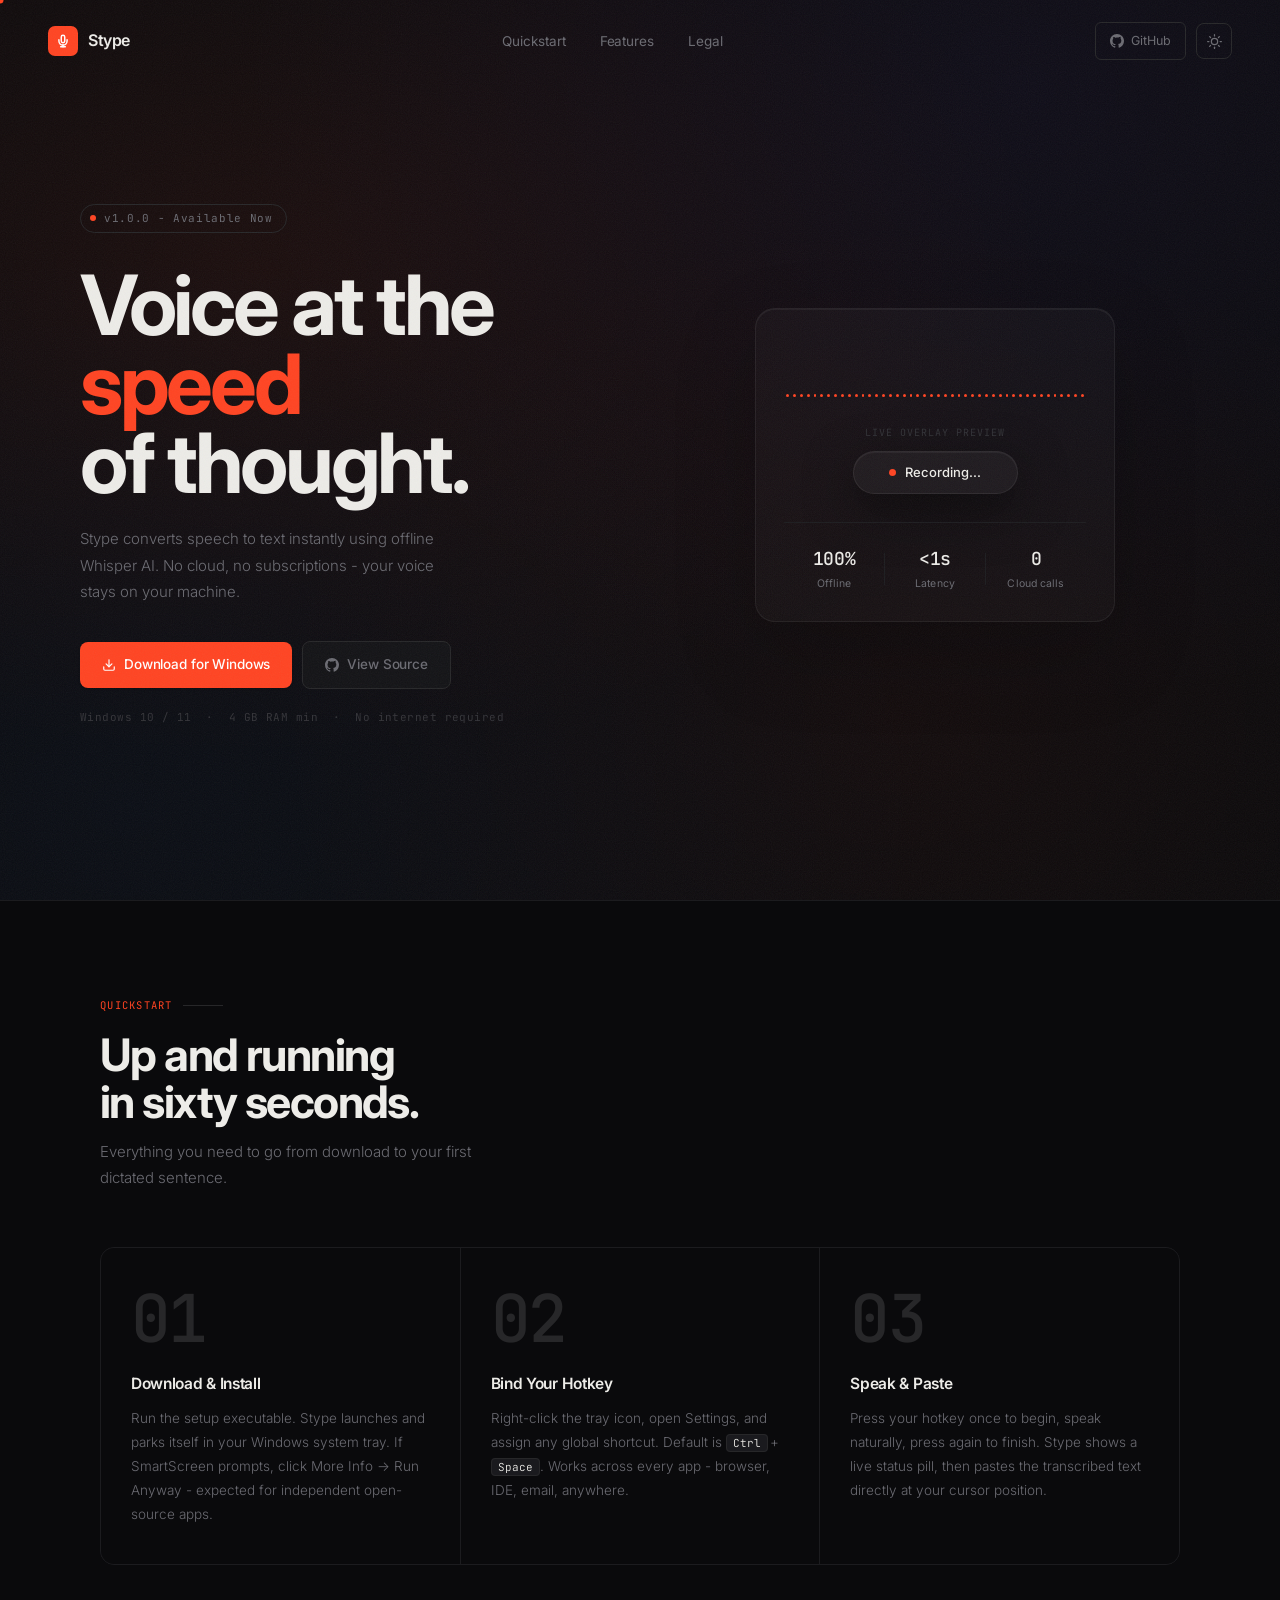
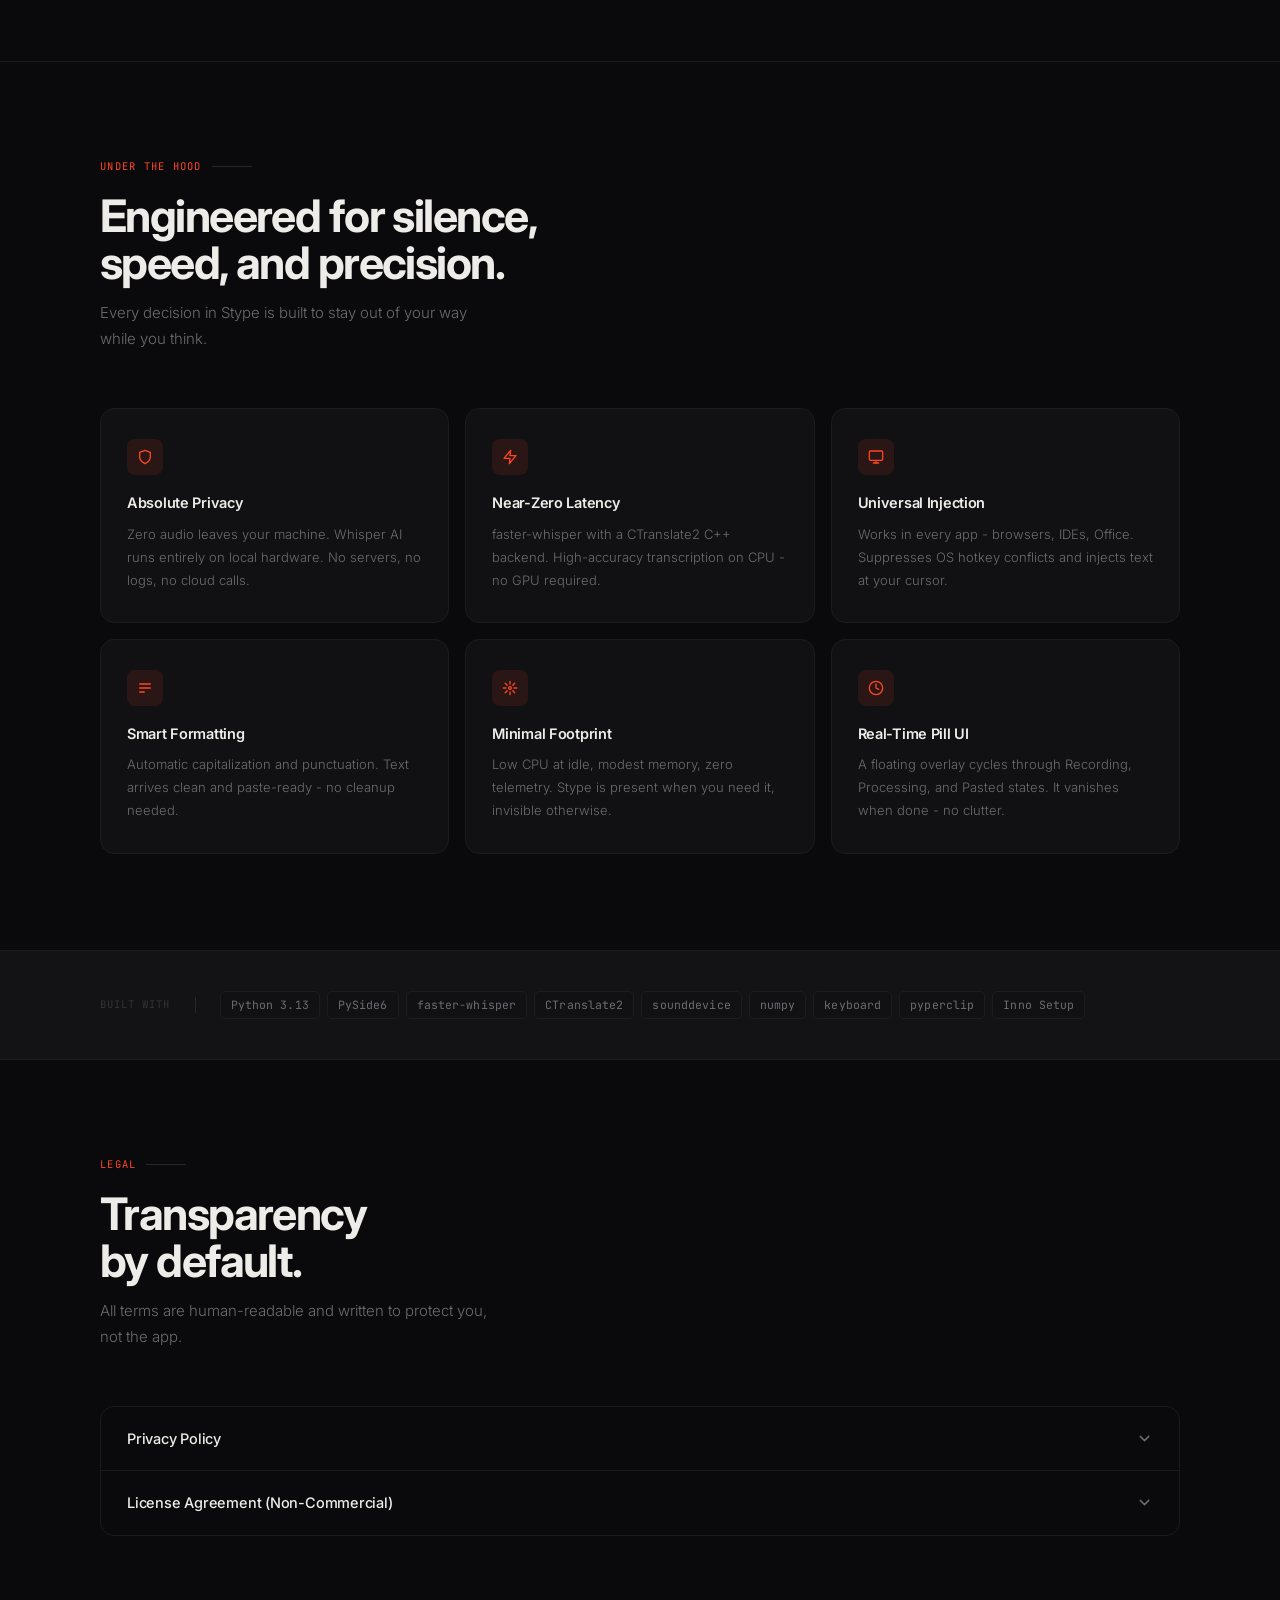
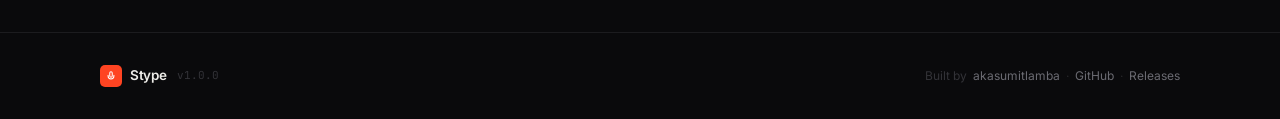
==== website/index.html @ 1b827d85 "feat: initialize project structure with PyInstaller configuration, Inno Setup installer, data manage" ====
<!doctype html>
<html lang="en" data-theme="dark">
  <head>
    <meta charset="UTF-8" />
    <meta name="viewport" content="width=device-width, initial-scale=1.0" />
    <title>Stype - Voice at the Speed of Thought</title>
    <meta
      name="description"
      content="Stype is a secure, offline-first speech-to-text utility for Windows. Powered by Whisper AI. 100% private, no cloud."
    />
    <link rel="preconnect" href="https://fonts.googleapis.com" />
    <link rel="preconnect" href="https://fonts.gstatic.com" crossorigin />
    <link
      href="https://fonts.googleapis.com/css2?family=Inter:wght@300;400;500;600;700&family=JetBrains+Mono:wght@400;500&display=swap"
      rel="stylesheet"
    />
    <link rel="stylesheet" href="style.css" />
  </head>
  <body>
    <div id="cur"></div>
    <div id="cur-ring"></div>
    <div class="grain" aria-hidden="true"></div>

    <div class="bg-mesh" aria-hidden="true">
      <div class="mesh-blob mesh-blob--1"></div>
      <div class="mesh-blob mesh-blob--2"></div>
      <div class="mesh-blob mesh-blob--3"></div>
      <div class="mesh-blob mesh-blob--4"></div>
    </div>

    <!-- NAVBAR -->
    <nav class="nav" id="nav">
      <a href="#" class="logo">
        <div class="logo-mark">
          <svg
            viewBox="0 0 24 24"
            fill="none"
            stroke="white"
            stroke-width="2.5"
            stroke-linecap="round"
            stroke-linejoin="round"
            aria-hidden="true"
          >
            <path d="M12 2a3 3 0 0 0-3 3v7a3 3 0 0 0 6 0V5a3 3 0 0 0-3-3z" />
            <path d="M19 10v2a7 7 0 0 1-14 0v-2" />
            <line x1="12" y1="19" x2="12" y2="22" />
            <line x1="8" y1="22" x2="16" y2="22" />
          </svg>
        </div>
        <span class="logo-name">Stype</span>
      </a>

      <ul class="nav-links" role="list">
        <li><a href="#quickstart">Quickstart</a></li>
        <li><a href="#features">Features</a></li>
        <li><a href="#legal">Legal</a></li>
      </ul>

      <div class="nav-right">
        <a
          href="https://github.com/akasumitlamba/Stype"
          target="_blank"
          rel="noopener"
          class="nav-gh"
        >
          <svg viewBox="0 0 24 24" fill="currentColor" aria-hidden="true">
            <path
              d="M12 0C5.37 0 0 5.37 0 12c0 5.3 3.44 9.8 8.21 11.39.6.11.82-.26.82-.58v-2.03c-3.34.73-4.04-1.61-4.04-1.61-.55-1.38-1.33-1.75-1.33-1.75-1.09-.74.08-.73.08-.73 1.2.09 1.84 1.24 1.84 1.24 1.07 1.83 2.81 1.3 3.5.99.11-.78.42-1.3.76-1.6-2.67-.3-5.47-1.33-5.47-5.93 0-1.31.47-2.38 1.24-3.22-.13-.3-.54-1.52.12-3.18 0 0 1.01-.32 3.3 1.23A11.5 11.5 0 0 1 12 5.8c.93 0 1.87.13 2.75.38 2.29-1.55 3.3-1.23 3.3-1.23.66 1.66.25 2.88.12 3.18.77.84 1.24 1.91 1.24 3.22 0 4.61-2.81 5.62-5.48 5.92.43.37.82 1.1.82 2.22v3.29c0 .32.21.7.83.58C20.57 21.79 24 17.3 24 12c0-6.63-5.37-12-12-12z"
            />
          </svg>
          GitHub
        </a>

        <button id="theme-toggle" class="theme-btn" aria-label="Toggle theme">
          <svg
            class="icon-sun"
            viewBox="0 0 24 24"
            fill="none"
            stroke="currentColor"
            stroke-width="2"
            stroke-linecap="round"
            stroke-linejoin="round"
            aria-hidden="true"
          >
            <circle cx="12" cy="12" r="5" />
            <line x1="12" y1="1" x2="12" y2="3" />
            <line x1="12" y1="21" x2="12" y2="23" />
            <line x1="4.22" y1="4.22" x2="5.64" y2="5.64" />
            <line x1="18.36" y1="18.36" x2="19.78" y2="19.78" />
            <line x1="1" y1="12" x2="3" y2="12" />
            <line x1="21" y1="12" x2="23" y2="12" />
            <line x1="4.22" y1="19.78" x2="5.64" y2="18.36" />
            <line x1="18.36" y1="5.64" x2="19.78" y2="4.22" />
          </svg>
          <svg
            class="icon-moon"
            viewBox="0 0 24 24"
            fill="none"
            stroke="currentColor"
            stroke-width="2"
            stroke-linecap="round"
            stroke-linejoin="round"
            aria-hidden="true"
          >
            <path d="M21 12.79A9 9 0 1 1 11.21 3 7 7 0 0 0 21 12.79z" />
          </svg>
        </button>
      </div>
    </nav>

    <!-- HERO -->
    <section class="hero">
      <div class="hero-left">
        <div class="hero-badge">
          <span class="badge-dot"></span>
          v1.0.0 - Available Now
        </div>

        <h1 class="hero-title">
          Voice at the<br /><em>speed</em><br />of thought.
        </h1>

        <p class="hero-sub">
          Stype converts speech to text instantly using offline Whisper AI. No
          cloud, no subscriptions - your voice stays on your machine.
        </p>

        <div class="hero-actions">
          <a
            href="https://github.com/akasumitlamba/Stype/releases/download/v1.0.0/Stype_Setup_v1.0.0.exe"
            class="btn btn-dl"
          >
            <svg
              viewBox="0 0 24 24"
              fill="none"
              stroke="currentColor"
              stroke-width="2"
              stroke-linecap="round"
              stroke-linejoin="round"
              aria-hidden="true"
            >
              <path d="M21 15v4a2 2 0 0 1-2 2H5a2 2 0 0 1-2-2v-4" />
              <polyline points="7 10 12 15 17 10" />
              <line x1="12" y1="15" x2="12" y2="3" />
            </svg>
            Download for Windows
          </a>
          <a
            href="https://github.com/akasumitlamba/stype"
            target="_blank"
            rel="noopener"
            class="btn btn-src"
          >
            <svg viewBox="0 0 24 24" fill="currentColor" aria-hidden="true">
              <path
                d="M12 0C5.37 0 0 5.37 0 12c0 5.3 3.44 9.8 8.21 11.39.6.11.82-.26.82-.58v-2.03c-3.34.73-4.04-1.61-4.04-1.61-.55-1.38-1.33-1.75-1.33-1.75-1.09-.74.08-.73.08-.73 1.2.09 1.84 1.24 1.84 1.24 1.07 1.83 2.81 1.3 3.5.99.11-.78.42-1.3.76-1.6-2.67-.3-5.47-1.33-5.47-5.93 0-1.31.47-2.38 1.24-3.22-.13-.3-.54-1.52.12-3.18 0 0 1.01-.32 3.3 1.23A11.5 11.5 0 0 1 12 5.8c.93 0 1.87.13 2.75.38 2.29-1.55 3.3-1.23 3.3-1.23.66 1.66.25 2.88.12 3.18.77.84 1.24 1.91 1.24 3.22 0 4.61-2.81 5.62-5.48 5.92.43.37.82 1.1.82 2.22v3.29c0 .32.21.7.83.58C20.57 21.79 24 17.3 24 12c0-6.63-5.37-12-12-12z"
              />
            </svg>
            View Source
          </a>
        </div>

        <p class="hero-note">
          Windows 10 / 11 &nbsp;&middot;&nbsp; 4 GB RAM min &nbsp;&middot;&nbsp;
          No internet required
        </p>
      </div>

      <div class="hero-right">
        <div class="hero-card">
          <div class="wave-wrap" id="waveWrap" aria-hidden="true"></div>
          <div class="pill-stage">
            <div class="pill-eyebrow">Live overlay preview</div>
            <div class="pill" id="pill">
              <div class="pill-dot rec" id="pDot"></div>
              <span class="pill-label" id="pLabel">Recording...</span>
            </div>
          </div>
          <div class="card-stat-row">
            <div class="card-stat">
              <span class="stat-val">100%</span>
              <span class="stat-lbl">Offline</span>
            </div>
            <div class="card-stat-div"></div>
            <div class="card-stat">
              <span class="stat-val">&lt;1s</span>
              <span class="stat-lbl">Latency</span>
            </div>
            <div class="card-stat-div"></div>
            <div class="card-stat">
              <span class="stat-val">0</span>
              <span class="stat-lbl">Cloud calls</span>
            </div>
          </div>
        </div>
      </div>
    </section>

    <div class="divider"></div>

    <!-- QUICKSTART -->
    <section id="quickstart" class="section">
      <div class="container">
        <div class="section-head r">
          <div class="eyebrow">Quickstart</div>
          <h2 class="s-title">Up and running<br />in sixty seconds.</h2>
          <p class="s-desc">
            Everything you need to go from download to your first dictated
            sentence.
          </p>
        </div>

        <div class="steps-grid">
          <div class="step r d1">
            <span class="step-n">01</span>
            <div class="step-title">Download &amp; Install</div>
            <p class="step-desc">
              Run the setup executable. Stype launches and parks itself in your
              Windows system tray. If SmartScreen prompts, click More Info
              &rarr; Run Anyway - expected for independent open-source apps.
            </p>
          </div>
          <div class="step r d2">
            <span class="step-n">02</span>
            <div class="step-title">Bind Your Hotkey</div>
            <p class="step-desc">
              Right-click the tray icon, open Settings, and assign any global
              shortcut. Default is
              <kbd>Ctrl</kbd>&thinsp;+&thinsp;<kbd>Space</kbd>. Works across
              every app - browser, IDE, email, anywhere.
            </p>
          </div>
          <div class="step r d3">
            <span class="step-n">03</span>
            <div class="step-title">Speak &amp; Paste</div>
            <p class="step-desc">
              Press your hotkey once to begin, speak naturally, press again to
              finish. Stype shows a live status pill, then pastes the
              transcribed text directly at your cursor position.
            </p>
          </div>
        </div>
      </div>
    </section>

    <div class="divider"></div>

    <!-- FEATURES -->
    <section id="features" class="section">
      <div class="container">
        <div class="section-head r">
          <div class="eyebrow">Under the Hood</div>
          <h2 class="s-title">
            Engineered for silence,<br />speed, and precision.
          </h2>
          <p class="s-desc">
            Every decision in Stype is built to stay out of your way while you
            think.
          </p>
        </div>

        <div class="feat-grid">
          <div class="feat-card r d1">
            <div class="feat-icon">
              <svg
                viewBox="0 0 24 24"
                fill="none"
                stroke="currentColor"
                stroke-width="2"
                stroke-linecap="round"
                stroke-linejoin="round"
                aria-hidden="true"
              >
                <path d="M12 22s8-4 8-10V5l-8-3-8 3v7c0 6 8 10 8 10z" />
              </svg>
            </div>
            <div class="feat-title">Absolute Privacy</div>
            <p class="feat-desc">
              Zero audio leaves your machine. Whisper AI runs entirely on local
              hardware. No servers, no logs, no cloud calls.
            </p>
          </div>
          <div class="feat-card r d2">
            <div class="feat-icon">
              <svg
                viewBox="0 0 24 24"
                fill="none"
                stroke="currentColor"
                stroke-width="2"
                stroke-linecap="round"
                stroke-linejoin="round"
                aria-hidden="true"
              >
                <polygon points="13 2 3 14 12 14 11 22 21 10 12 10 13 2" />
              </svg>
            </div>
            <div class="feat-title">Near-Zero Latency</div>
            <p class="feat-desc">
              faster-whisper with a CTranslate2 C++ backend. High-accuracy
              transcription on CPU - no GPU required.
            </p>
          </div>
          <div class="feat-card r d3">
            <div class="feat-icon">
              <svg
                viewBox="0 0 24 24"
                fill="none"
                stroke="currentColor"
                stroke-width="2"
                stroke-linecap="round"
                stroke-linejoin="round"
                aria-hidden="true"
              >
                <rect x="2" y="3" width="20" height="14" rx="2" />
                <line x1="8" y1="21" x2="16" y2="21" />
                <line x1="12" y1="17" x2="12" y2="21" />
              </svg>
            </div>
            <div class="feat-title">Universal Injection</div>
            <p class="feat-desc">
              Works in every app - browsers, IDEs, Office. Suppresses OS hotkey
              conflicts and injects text at your cursor.
            </p>
          </div>
          <div class="feat-card r d1">
            <div class="feat-icon">
              <svg
                viewBox="0 0 24 24"
                fill="none"
                stroke="currentColor"
                stroke-width="2"
                stroke-linecap="round"
                stroke-linejoin="round"
                aria-hidden="true"
              >
                <path d="M4 6h16M4 12h16M4 18h7" />
              </svg>
            </div>
            <div class="feat-title">Smart Formatting</div>
            <p class="feat-desc">
              Automatic capitalization and punctuation. Text arrives clean and
              paste-ready - no cleanup needed.
            </p>
          </div>
          <div class="feat-card r d2">
            <div class="feat-icon">
              <svg
                viewBox="0 0 24 24"
                fill="none"
                stroke="currentColor"
                stroke-width="2"
                stroke-linecap="round"
                stroke-linejoin="round"
                aria-hidden="true"
              >
                <circle cx="12" cy="12" r="2" />
                <path
                  d="M12 2v4M12 18v4M4.93 4.93l2.83 2.83M16.24 16.24l2.83 2.83M2 12h4M18 12h4M4.93 19.07l2.83-2.83M16.24 7.76l2.83-2.83"
                />
              </svg>
            </div>
            <div class="feat-title">Minimal Footprint</div>
            <p class="feat-desc">
              Low CPU at idle, modest memory, zero telemetry. Stype is present
              when you need it, invisible otherwise.
            </p>
          </div>
          <div class="feat-card r d3">
            <div class="feat-icon">
              <svg
                viewBox="0 0 24 24"
                fill="none"
                stroke="currentColor"
                stroke-width="2"
                stroke-linecap="round"
                stroke-linejoin="round"
                aria-hidden="true"
              >
                <circle cx="12" cy="12" r="10" />
                <polyline points="12 6 12 12 16 14" />
              </svg>
            </div>
            <div class="feat-title">Real-Time Pill UI</div>
            <p class="feat-desc">
              A floating overlay cycles through Recording, Processing, and
              Pasted states. It vanishes when done - no clutter.
            </p>
          </div>
        </div>
      </div>
    </section>

    <!-- TECH STRIP -->
    <div class="tech-strip r">
      <div class="tech-inner">
        <span class="tech-label">Built With</span>
        <div class="tech-sep"></div>
        <div class="tech-tags">
          <span class="tech-tag">Python 3.13</span>
          <span class="tech-tag">PySide6</span>
          <span class="tech-tag">faster-whisper</span>
          <span class="tech-tag">CTranslate2</span>
          <span class="tech-tag">sounddevice</span>
          <span class="tech-tag">numpy</span>
          <span class="tech-tag">keyboard</span>
          <span class="tech-tag">pyperclip</span>
          <span class="tech-tag">Inno Setup</span>
        </div>
      </div>
    </div>

    <!-- LEGAL -->
    <section id="legal" class="section">
      <div class="container">
        <div class="section-head r">
          <div class="eyebrow">Legal</div>
          <h2 class="s-title">Transparency<br />by default.</h2>
          <p class="s-desc">
            All terms are human-readable and written to protect you, not the
            app.
          </p>
        </div>

        <div class="accord-list r">
          <details class="acc">
            <summary>
              <span class="acc-title">Privacy Policy</span>
              <svg
                class="acc-arr"
                viewBox="0 0 24 24"
                fill="none"
                stroke="currentColor"
                stroke-width="2"
                stroke-linecap="round"
                stroke-linejoin="round"
                aria-hidden="true"
              >
                <polyline points="6 9 12 15 18 9" />
              </svg>
            </summary>
            <div class="acc-body">
              <h4>Last Updated - March 2026</h4>
              <p>
                At Stype, your voice and your data belong exclusively to you.
                This policy outlines our strict, local-first approach.
              </p>
              <h5>1. Local Processing</h5>
              <p>
                Stype is a fully offline application. All audio captured via
                your microphone is processed locally using the Whisper AI model.
                No audio is uploaded, no text is transmitted externally, and no
                internet connection is required for transcription.
              </p>
              <h5>2. Data Collection</h5>
              <p>
                Stype does not collect, store, or transmit any personally
                identifiable information. There are no cookies, tracking pixels,
                crash reporters, or telemetry of any kind.
              </p>
              <h5>3. System Permissions</h5>
              <p>
                Stype requires temporary microphone access for audio capture,
                keyboard hooks to detect your global shortcut, and clipboard
                access to paste the resulting text. These permissions are used
                solely for their stated purpose.
              </p>
            </div>
          </details>

          <details class="acc">
            <summary>
              <span class="acc-title">License Agreement (Non-Commercial)</span>
              <svg
                class="acc-arr"
                viewBox="0 0 24 24"
                fill="none"
                stroke="currentColor"
                stroke-width="2"
                stroke-linecap="round"
                stroke-linejoin="round"
                aria-hidden="true"
              >
                <polyline points="6 9 12 15 18 9" />
              </svg>
            </summary>
            <div class="acc-body">
              <h4>Stype License Agreement - v1.0.0</h4>
              <p>Copyright &copy; 2026 akasumitlamba. All rights reserved.</p>
              <h5>1. Grant of License</h5>
              <p>
                Permission is granted, free of charge, to use, copy, and modify
                this software for personal, educational, or research purposes
                only.
              </p>
              <h5>2. Non-Commercial Restriction</h5>
              <p>
                The Software may not be used for commercial purposes - including
                selling it, providing a paid service with it, or bundling with
                commercial products - without explicit written permission from
                the author.
              </p>
              <h5>3. Attribution &amp; Share-Alike</h5>
              <p>
                Redistributions or derivative versions must retain the original
                copyright notice, a link to this repository, and be distributed
                under these exact same terms.
              </p>
              <h5>4. Disclaimer</h5>
              <p>
                THE SOFTWARE IS PROVIDED "AS IS", WITHOUT WARRANTY OF ANY KIND.
                IN NO EVENT SHALL THE AUTHORS BE LIABLE FOR ANY CLAIM, DAMAGES,
                OR OTHER LIABILITY ARISING FROM THE USE OF THIS SOFTWARE.
              </p>
            </div>
          </details>
        </div>
      </div>
    </section>

    <!-- FOOTER -->
    <footer class="footer">
      <div class="footer-inner">
        <div class="f-logo">
          <div class="f-mark">
            <svg
              viewBox="0 0 24 24"
              fill="none"
              stroke="white"
              stroke-width="2.5"
              stroke-linecap="round"
              stroke-linejoin="round"
              aria-hidden="true"
            >
              <path d="M12 2a3 3 0 0 0-3 3v7a3 3 0 0 0 6 0V5a3 3 0 0 0-3-3z" />
              <path d="M19 10v2a7 7 0 0 1-14 0v-2" />
            </svg>
          </div>
          <span class="f-name">Stype</span>
          <span class="f-ver">v1.0.0</span>
        </div>
        <div class="f-links">
          <span>Built by</span>
          <a
            href="https://github.com/akasumitlamba"
            target="_blank"
            rel="noopener"
            >akasumitlamba</a
          >
          <span class="f-dot">&middot;</span>
          <a
            href="https://github.com/akasumitlamba/Stype"
            target="_blank"
            rel="noopener"
            >GitHub</a
          >
          <span class="f-dot">&middot;</span>
          <a
            href="https://github.com/akasumitlamba/Stype/releases"
            target="_blank"
            rel="noopener"
            >Releases</a
          >
        </div>
      </div>
    </footer>

    <script src="script.js"></script>
  </body>
</html>
---- website/style.css ----
/* ═══════════════════════════════════════════════════
   STYPE  –  style.css
   Tokens → Reset → Background → Nav → Hero →
   Sections → Footer → Animations → Responsive
═══════════════════════════════════════════════════ */

/* ─── TOKENS ──────────────────────────────────────── */
:root {
    --font: 'Inter', -apple-system, BlinkMacSystemFont, sans-serif;
    --mono: 'JetBrains Mono', 'Fira Mono', monospace;
    --ease: cubic-bezier(0.4, 0, 0.2, 1);
    --ease-spring: cubic-bezier(0.16, 1, 0.3, 1);
    --radius: 14px;
    --radius-s: 8px;
    --accent: #ff4422;
    --accent-d: rgba(255, 68, 34, 0.10);
    --accent-glow: rgba(255, 68, 34, 0.28);
    --green: #2dce6e;
    --amber: #ffb420;
}

/* ─── DARK THEME ──────────────────────────────────── */
[data-theme="dark"] {
    --bg: #0a0a0c;
    --bg-card: #111114;
    --surface: #131316;
    --surface-2: #1a1a1e;
    --border: #272729;
    --border-s: #1c1c1f;
    --text: #edece8;
    --text-muted: #6b6b72;
    --text-dim: #333338;

    /* mesh blobs */
    --blob-1: radial-gradient(ellipse at 20% 30%, rgba(255, 68, 34, 0.07) 0%, transparent 55%);
    --blob-2: radial-gradient(ellipse at 80% 10%, rgba(120, 80, 255, 0.05) 0%, transparent 55%);
    --blob-3: radial-gradient(ellipse at 70% 80%, rgba(255, 68, 34, 0.04) 0%, transparent 50%);
    --blob-4: radial-gradient(ellipse at 10% 90%, rgba(40, 120, 255, 0.04) 0%, transparent 50%);

    /* pill in dark */
    --pill-bg: rgba(255, 255, 255, 0.04);
    --pill-border: rgba(255, 255, 255, 0.07);
    --pill-shadow: 0 16px 48px rgba(0, 0, 0, 0.55), inset 0 1px 0 rgba(255, 255, 255, 0.05);

    /* hero card */
    --card-bg: rgba(255, 255, 255, 0.025);
    --card-border: rgba(255, 255, 255, 0.06);
    --card-shine: inset 0 1px 0 rgba(255, 255, 255, 0.05);
}

/* ─── LIGHT THEME ─────────────────────────────────── */
[data-theme="light"] {
    --bg: #f4f3ef;
    --bg-card: #ffffff;
    --surface: #faf9f6;
    --surface-2: #f0efeb;
    --border: #dddbd4;
    --border-s: #e6e4de;
    --text: #18181a;
    --text-muted: #82807a;
    --text-dim: #bfbdb6;

    --blob-1: radial-gradient(ellipse at 20% 30%, rgba(255, 68, 34, 0.08) 0%, transparent 55%);
    --blob-2: radial-gradient(ellipse at 80% 10%, rgba(160, 100, 255, 0.06) 0%, transparent 55%);
    --blob-3: radial-gradient(ellipse at 70% 80%, rgba(255, 100, 34, 0.05) 0%, transparent 50%);
    --blob-4: radial-gradient(ellipse at 10% 90%, rgba(40, 100, 255, 0.04) 0%, transparent 50%);

    --pill-bg: rgba(0, 0, 0, 0.04);
    --pill-border: rgba(0, 0, 0, 0.09);
    --pill-shadow: 0 8px 32px rgba(0, 0, 0, 0.10), inset 0 1px 0 rgba(255, 255, 255, 0.7);

    --card-bg: rgba(255, 255, 255, 0.75);
    --card-border: rgba(0, 0, 0, 0.08);
    --card-shine: inset 0 1px 0 rgba(255, 255, 255, 0.9);
}

/* ─── RESET ───────────────────────────────────────── */
*,
*::before,
*::after {
    box-sizing: border-box;
    margin: 0;
    padding: 0;
}

html {
    scroll-behavior: smooth;
    font-size: 16px;
}

body {
    background: var(--bg);
    color: var(--text);
    font-family: var(--font);
    font-weight: 400;
    line-height: 1.6;
    overflow-x: hidden;
    cursor: none;
    transition: background 0.35s var(--ease), color 0.35s var(--ease);
}

a {
    color: inherit;
    text-decoration: none;
}

ul {
    list-style: none;
}

img {
    display: block;
    max-width: 100%;
}

/* ─── GRAIN ───────────────────────────────────────── */
.grain {
    position: fixed;
    inset: 0;
    z-index: 999;
    pointer-events: none;
    background-image: url("data:image/svg+xml,%3Csvg xmlns='http://www.w3.org/2000/svg' width='256' height='256'%3E%3Cfilter id='n'%3E%3CfeTurbulence type='fractalNoise' baseFrequency='.9' numOctaves='4' stitchTiles='stitch'/%3E%3C/filter%3E%3Crect width='256' height='256' filter='url(%23n)' opacity='.055'/%3E%3C/svg%3E");
}

[data-theme="dark"] .grain {
    opacity: 1;
}

[data-theme="light"] .grain {
    opacity: .6;
}

/* ─── MESH BACKGROUND ─────────────────────────────── */
.bg-mesh {
    position: fixed;
    inset: 0;
    z-index: 0;
    pointer-events: none;
    overflow: hidden;
}

.mesh-blob {
    position: absolute;
    inset: 0;
}

.mesh-blob--1 {
    background: var(--blob-1);
}

.mesh-blob--2 {
    background: var(--blob-2);
}

.mesh-blob--3 {
    background: var(--blob-3);
}

.mesh-blob--4 {
    background: var(--blob-4);
}

/* ─── CURSOR ──────────────────────────────────────── */
#cur {
    width: 7px;
    height: 7px;
    background: var(--accent);
    border-radius: 50%;
    position: fixed;
    top: 0;
    left: 0;
    pointer-events: none;
    z-index: 9999;
    transform: translate(-50%, -50%);
    transition: width .18s var(--ease), height .18s var(--ease);
}

#cur-ring {
    width: 34px;
    height: 34px;
    border: 1.5px solid rgba(255, 68, 34, .32);
    border-radius: 50%;
    position: fixed;
    top: 0;
    left: 0;
    pointer-events: none;
    z-index: 9998;
    transform: translate(-50%, -50%);
    transition: width .28s var(--ease), height .28s var(--ease), border-color .22s;
}

#cur-ring.hov {
    width: 52px;
    height: 52px;
    border-color: rgba(255, 68, 34, .55);
}

/* ─── NAVBAR ──────────────────────────────────────── */
.nav {
    position: fixed;
    top: 0;
    left: 0;
    right: 0;
    z-index: 500;
    display: flex;
    align-items: center;
    justify-content: space-between;
    padding: 22px 48px;
    transition: background .3s var(--ease), border-color .3s var(--ease), padding .3s var(--ease), backdrop-filter .3s;
    border-bottom: 1px solid transparent;
}

.nav.scrolled {
    padding-top: 14px;
    padding-bottom: 14px;
    backdrop-filter: blur(28px) saturate(1.5);
    border-bottom-color: var(--border-s);
}

[data-theme="dark"] .nav.scrolled {
    background: rgba(10, 10, 12, .80);
}

[data-theme="light"] .nav.scrolled {
    background: rgba(244, 243, 239, .85);
}

.logo {
    display: flex;
    align-items: center;
    gap: 10px;
    transition: opacity .2s;
}

.logo:hover {
    opacity: .8;
}

.logo-mark {
    width: 30px;
    height: 30px;
    background: var(--accent);
    border-radius: 7px;
    display: flex;
    align-items: center;
    justify-content: center;
    flex-shrink: 0;
}

.logo-mark svg {
    width: 14px;
    height: 14px;
}

.logo-name {
    font-weight: 600;
    font-size: 16px;
    letter-spacing: -.025em;
    color: var(--text);
}

.nav-links {
    display: flex;
    gap: 34px;
}

.nav-links a {
    font-size: 13.5px;
    font-weight: 400;
    color: var(--text-muted);
    letter-spacing: -.005em;
    transition: color .2s;
}

.nav-links a:hover {
    color: var(--text);
}

.nav-right {
    display: flex;
    align-items: center;
    gap: 10px;
}

.nav-gh {
    display: flex;
    align-items: center;
    gap: 7px;
    font-size: 12.5px;
    font-weight: 400;
    color: var(--text-muted);
    border: 1px solid var(--border);
    border-radius: 6px;
    padding: 8px 14px;
    transition: color .2s, border-color .2s, background .2s;
}

.nav-gh svg {
    width: 14px;
    height: 14px;
    flex-shrink: 0;
}

.nav-gh:hover {
    color: var(--text);
    border-color: var(--border);
    background: var(--surface);
}

.theme-btn {
    width: 36px;
    height: 36px;
    display: flex;
    align-items: center;
    justify-content: center;
    border: 1px solid var(--border);
    border-radius: 8px;
    background: transparent;
    color: var(--text-muted);
    cursor: none;
    transition: color .2s, border-color .2s, background .2s, transform .2s;
}

.theme-btn:hover {
    color: var(--text);
    background: var(--surface);
    transform: scale(1.05);
}

.theme-btn svg {
    width: 15px;
    height: 15px;
    flex-shrink: 0;
}

/* show/hide theme icons based on theme */
[data-theme="dark"] .icon-sun {
    display: block;
}

[data-theme="dark"] .icon-moon {
    display: none;
}

[data-theme="light"] .icon-sun {
    display: none;
}

[data-theme="light"] .icon-moon {
    display: block;
}

/* ─── HERO ────────────────────────────────────────── */
.hero {
    position: relative;
    z-index: 1;
    min-height: 100vh;
    display: grid;
    grid-template-columns: 1fr 1fr;
    align-items: center;
    gap: 60px;
    padding: 110px 80px 80px;
    max-width: 1280px;
    margin: 0 auto;
}

/* left column */
.hero-left {
    display: flex;
    flex-direction: column;
    align-items: flex-start;
}

.hero-badge {
    display: inline-flex;
    align-items: center;
    gap: 8px;
    font-family: var(--mono);
    font-size: 11px;
    color: var(--text-muted);
    letter-spacing: .06em;
    border: 1px solid var(--border);
    border-radius: 100px;
    padding: 5px 13px 5px 9px;
    margin-bottom: 32px;
    opacity: 0;
    animation: fadeUp .5s .05s var(--ease-spring) forwards;
}

.badge-dot {
    width: 6px;
    height: 6px;
    border-radius: 50%;
    background: var(--accent);
    animation: blink 2.2s ease-in-out infinite;
}

.hero-title {
    font-size: clamp(52px, 6.5vw, 88px);
    font-weight: 700;
    letter-spacing: -.04em;
    line-height: .95;
    color: var(--text);
    margin-bottom: 24px;
    opacity: 0;
    animation: fadeUp .6s .14s var(--ease-spring) forwards;
}

.hero-title em {
    font-style: normal;
    color: var(--accent);
}

.hero-sub {
    font-size: 15px;
    font-weight: 300;
    color: var(--text-muted);
    line-height: 1.75;
    max-width: 380px;
    margin-bottom: 36px;
    opacity: 0;
    animation: fadeUp .6s .22s var(--ease-spring) forwards;
}

.hero-actions {
    display: flex;
    align-items: center;
    gap: 10px;
    margin-bottom: 20px;
    opacity: 0;
    animation: fadeUp .6s .30s var(--ease-spring) forwards;
}

.btn {
    display: inline-flex;
    align-items: center;
    gap: 8px;
    padding: 12px 22px;
    border-radius: var(--radius-s);
    font-family: var(--font);
    font-weight: 500;
    font-size: 13.5px;
    text-decoration: none;
    border: none;
    cursor: none;
    transition: transform .2s var(--ease), box-shadow .2s, background .2s, border-color .2s, color .2s;
    letter-spacing: -.01em;
    white-space: nowrap;
}

.btn svg {
    width: 14px;
    height: 14px;
    flex-shrink: 0;
}

.btn-dl {
    background: var(--accent);
    color: #fff;
    box-shadow: 0 1px 2px rgba(0, 0, 0, .2);
}

.btn-dl:hover {
    transform: translateY(-2px);
    box-shadow: 0 10px 30px var(--accent-glow);
}

.btn-src {
    background: var(--surface);
    color: var(--text-muted);
    border: 1px solid var(--border);
}

.btn-src:hover {
    color: var(--text);
    border-color: var(--text-dim);
    transform: translateY(-2px);
}

.hero-note {
    font-family: var(--mono);
    font-size: 11px;
    color: var(--text-dim);
    letter-spacing: .04em;
    opacity: 0;
    animation: fadeUp .5s .38s var(--ease-spring) forwards;
}

/* right column – card */
.hero-right {
    display: flex;
    justify-content: center;
    align-items: center;
    opacity: 0;
    animation: fadeUp .7s .42s var(--ease-spring) forwards;
}

.hero-card {
    width: 100%;
    max-width: 360px;
    background: var(--card-bg);
    border: 1px solid var(--card-border);
    border-radius: 20px;
    box-shadow: var(--card-shine), 0 32px 80px rgba(0, 0, 0, .22);
    backdrop-filter: blur(24px);
    padding: 36px 28px 28px;
    display: flex;
    flex-direction: column;
    align-items: center;
    gap: 28px;
    transition: background .35s, border-color .35s;
}

/* ─── WAVEFORM ────────────────────────────────────── */
.wave-wrap {
    display: flex;
    justify-content: center;
    align-items: flex-end;
    height: 52px;
    width: 100%;
}

.wave-bar {
    width: 3px;
    border-radius: 3px;
    background: var(--accent);
    margin: 0 2px;
    height: 3px;
    animation: waveUp var(--d, .6s) ease-in-out var(--dl, 0s) infinite alternate;
}

@keyframes waveUp {
    0% {
        height: 3px;
        opacity: .2;
    }

    100% {
        height: var(--h, 20px);
        opacity: .8;
    }
}

/* ─── PILL ────────────────────────────────────────── */
.pill-stage {
    display: flex;
    flex-direction: column;
    align-items: center;
    gap: 10px;
    width: 100%;
}

.pill-eyebrow {
    font-family: var(--mono);
    font-size: 10px;
    letter-spacing: .1em;
    text-transform: uppercase;
    color: var(--text-dim);
}

.pill {
    display: inline-flex;
    align-items: center;
    gap: 9px;
    padding: 10px 22px;
    border-radius: 100px;
    font-size: 13px;
    font-weight: 500;
    color: var(--text);
    background: var(--pill-bg);
    border: 1px solid var(--pill-border);
    box-shadow: var(--pill-shadow);
    min-width: 165px;
    justify-content: center;
    transition: background .5s var(--ease), border-color .5s var(--ease);
}

.pill.proc {
    background: rgba(255, 180, 32, .08);
    border-color: rgba(255, 180, 32, .18);
}

.pill.done {
    background: rgba(45, 206, 110, .08);
    border-color: rgba(45, 206, 110, .18);
}

.pill-dot {
    width: 7px;
    height: 7px;
    border-radius: 50%;
    flex-shrink: 0;
    background: var(--accent);
    transition: background .35s;
}

.pill-dot.rec {
    animation: blink 1.1s ease-in-out infinite;
}

.pill-dot.proc {
    background: var(--amber);
    animation: none;
}

.pill-dot.done {
    background: var(--green);
    animation: none;
}

.pill-label {
    transition: opacity .22s;
}

/* ─── CARD STATS ──────────────────────────────────── */
.card-stat-row {
    display: flex;
    align-items: center;
    justify-content: center;
    gap: 0;
    width: 100%;
    border-top: 1px solid var(--border-s);
    padding-top: 22px;
}

.card-stat {
    display: flex;
    flex-direction: column;
    align-items: center;
    gap: 3px;
    flex: 1;
}

.stat-val {
    font-family: var(--mono);
    font-size: 18px;
    font-weight: 500;
    color: var(--text);
    letter-spacing: -.02em;
}

.stat-lbl {
    font-size: 10.5px;
    font-weight: 400;
    color: var(--text-muted);
    letter-spacing: .01em;
}

.card-stat-div {
    width: 1px;
    height: 32px;
    background: var(--border-s);
    flex-shrink: 0;
}

/* ─── DIVIDERS ────────────────────────────────────── */
.divider {
    height: 1px;
    background: var(--border-s);
    position: relative;
    z-index: 1;
}

/* ─── SECTIONS ────────────────────────────────────── */
.section {
    padding: 96px 80px;
    position: relative;
    z-index: 1;
}

.container {
    max-width: 1080px;
    margin: 0 auto;
}

.section-head {
    margin-bottom: 56px;
}

.eyebrow {
    display: flex;
    align-items: center;
    gap: 10px;
    font-family: var(--mono);
    font-size: 10.5px;
    letter-spacing: .12em;
    text-transform: uppercase;
    color: var(--accent);
    margin-bottom: 18px;
}

.eyebrow::after {
    content: '';
    flex: 0 0 40px;
    height: 1px;
    background: var(--border);
}

.s-title {
    font-size: clamp(28px, 3.5vw, 46px);
    font-weight: 700;
    letter-spacing: -.035em;
    line-height: 1.06;
    color: var(--text);
    margin-bottom: 12px;
}

.s-desc {
    font-size: 15px;
    font-weight: 300;
    color: var(--text-muted);
    max-width: 400px;
    line-height: 1.75;
}

/* ─── STEPS ───────────────────────────────────────── */
.steps-grid {
    display: grid;
    grid-template-columns: repeat(3, 1fr);
    border: 1px solid var(--border-s);
    border-radius: var(--radius);
    overflow: hidden;
    background: var(--border-s);
    gap: 1px;
}

.step {
    background: var(--bg);
    padding: 38px 30px;
    transition: background .22s;
}

.step:hover {
    background: var(--surface);
}

.step-n {
    display: block;
    font-family: var(--mono);
    font-weight: 500;
    font-size: 66px;
    color: var(--border);
    letter-spacing: -.04em;
    line-height: 1;
    margin-bottom: 20px;
    user-select: none;
    transition: color .22s;
}

.step:hover .step-n {
    color: var(--text-dim);
}

.step-title {
    font-weight: 600;
    font-size: 15.5px;
    letter-spacing: -.02em;
    color: var(--text);
    margin-bottom: 9px;
}

.step-desc {
    font-size: 13.5px;
    font-weight: 300;
    color: var(--text-muted);
    line-height: 1.78;
}

kbd {
    font-family: var(--mono);
    font-size: 11px;
    background: var(--surface-2);
    border: 1px solid var(--border);
    border-radius: 4px;
    padding: 1px 6px;
    color: var(--text);
}

/* ─── FEATURES ────────────────────────────────────── */
.feat-grid {
    display: grid;
    grid-template-columns: repeat(3, 1fr);
    gap: 16px;
    margin-top: 0;
}

.feat-card {
    background: var(--bg-card);
    border: 1px solid var(--border-s);
    border-radius: var(--radius);
    padding: 30px 26px;
    position: relative;
    overflow: hidden;
    transition: border-color .22s, transform .22s, background .22s;
}

.feat-card::before {
    content: '';
    position: absolute;
    inset: 0;
    background: linear-gradient(135deg, var(--accent-d) 0%, transparent 50%);
    opacity: 0;
    transition: opacity .3s;
}

.feat-card:hover {
    border-color: var(--border);
    transform: translateY(-3px);
}

.feat-card:hover::before {
    opacity: 1;
}

.feat-icon {
    width: 36px;
    height: 36px;
    border-radius: 8px;
    background: var(--accent-d);
    display: flex;
    align-items: center;
    justify-content: center;
    margin-bottom: 16px;
    position: relative;
    z-index: 1;
    transition: background .2s;
}

.feat-icon svg {
    width: 16px;
    height: 16px;
    stroke: var(--accent);
}

.feat-card:hover .feat-icon {
    background: rgba(255, 68, 34, 0.15);
}

.feat-title {
    font-weight: 600;
    font-size: 14.5px;
    letter-spacing: -.02em;
    color: var(--text);
    margin-bottom: 8px;
    position: relative;
    z-index: 1;
}

.feat-desc {
    font-size: 13px;
    font-weight: 300;
    color: var(--text-muted);
    line-height: 1.78;
    position: relative;
    z-index: 1;
}

/* ─── TECH STRIP ──────────────────────────────────── */
.tech-strip {
    border-top: 1px solid var(--border-s);
    border-bottom: 1px solid var(--border-s);
    padding: 40px 80px;
    position: relative;
    z-index: 1;
    background: var(--surface);
    transition: background .35s;
}

.tech-inner {
    max-width: 1080px;
    margin: 0 auto;
    display: flex;
    align-items: center;
    gap: 24px;
    flex-wrap: wrap;
}

.tech-label {
    font-family: var(--mono);
    font-size: 10.5px;
    color: var(--text-dim);
    letter-spacing: .1em;
    text-transform: uppercase;
    white-space: nowrap;
}

.tech-sep {
    width: 1px;
    height: 16px;
    background: var(--border);
    flex-shrink: 0;
}

.tech-tags {
    display: flex;
    flex-wrap: wrap;
    gap: 7px;
}

.tech-tag {
    font-family: var(--mono);
    font-size: 11.5px;
    color: var(--text-muted);
    background: var(--bg-card);
    border: 1px solid var(--border-s);
    border-radius: 5px;
    padding: 4px 10px;
    letter-spacing: .01em;
    transition: color .18s, border-color .18s, background .18s;
}

.tech-tag:hover {
    color: var(--text);
    border-color: var(--border);
}

/* ─── LEGAL / ACCORDION ───────────────────────────── */
.accord-list {
    border: 1px solid var(--border-s);
    border-radius: var(--radius);
    overflow: hidden;
    display: flex;
    flex-direction: column;
    gap: 1px;
    background: var(--border-s);
}

details.acc {
    background: var(--bg);
    transition: background .22s;
}

details.acc[open] {
    background: var(--surface);
}

details.acc summary {
    list-style: none;
    display: flex;
    align-items: center;
    justify-content: space-between;
    padding: 20px 26px;
    cursor: none;
    user-select: none;
    transition: background .18s;
}

details.acc summary::-webkit-details-marker {
    display: none;
}

details.acc summary:hover {
    background: var(--surface);
}

.acc-title {
    font-weight: 500;
    font-size: 14.5px;
    letter-spacing: -.015em;
    color: var(--text);
}

.acc-arr {
    width: 17px;
    height: 17px;
    stroke: var(--text-muted);
    flex-shrink: 0;
    transition: transform .25s var(--ease);
}

details.acc[open] .acc-arr {
    transform: rotate(180deg);
}

.acc-body {
    padding: 4px 26px 28px;
    font-size: 13.5px;
    font-weight: 300;
    color: var(--text-muted);
    line-height: 1.85;
}

.acc-body h4 {
    font-family: var(--mono);
    font-size: 10.5px;
    color: var(--text-dim);
    letter-spacing: .08em;
    text-transform: uppercase;
    margin-bottom: 14px;
}

.acc-body h5 {
    font-weight: 500;
    font-size: 13px;
    color: var(--text);
    margin: 16px 0 5px;
    letter-spacing: -.01em;
}

.acc-body p+p {
    margin-top: 8px;
}

/* ─── FOOTER ──────────────────────────────────────── */
.footer {
    border-top: 1px solid var(--border-s);
    padding: 32px 80px;
    position: relative;
    z-index: 1;
    transition: background .35s;
}

.footer-inner {
    max-width: 1080px;
    margin: 0 auto;
    display: flex;
    align-items: center;
    justify-content: space-between;
}

.f-logo {
    display: flex;
    align-items: center;
    gap: 8px;
}

.f-mark {
    width: 22px;
    height: 22px;
    background: var(--accent);
    border-radius: 5px;
    display: flex;
    align-items: center;
    justify-content: center;
    flex-shrink: 0;
}

.f-mark svg {
    width: 10px;
    height: 10px;
}

.f-name {
    font-weight: 600;
    font-size: 13.5px;
    letter-spacing: -.02em;
    color: var(--text);
}

.f-ver {
    font-family: var(--mono);
    font-size: 11px;
    color: var(--text-dim);
    margin-left: 2px;
}

.f-links {
    font-size: 12px;
    color: var(--text-dim);
    display: flex;
    align-items: center;
    gap: 6px;
    flex-wrap: wrap;
}

.f-links a {
    color: var(--text-muted);
    transition: color .18s;
}

.f-links a:hover {
    color: var(--text);
}

.f-dot {
    color: var(--border);
}

/* ─── SCROLL REVEAL ───────────────────────────────── */
.r {
    opacity: 0;
    transform: translateY(20px);
    transition: opacity .75s var(--ease-spring), transform .75s var(--ease-spring);
}

.r.vis {
    opacity: 1;
    transform: none;
}

.d1 {
    transition-delay: .07s;
}

.d2 {
    transition-delay: .14s;
}

.d3 {
    transition-delay: .21s;
}

/* ─── KEYFRAMES ───────────────────────────────────── */
@keyframes fadeUp {
    to {
        opacity: 1;
        transform: translateY(0);
    }
}

.hero-badge,
.hero-title,
.hero-sub,
.hero-actions,
.hero-note,
.hero-right {
    transform: translateY(14px);
}

@keyframes blink {

    0%,
    100% {
        opacity: 1;
    }

    50% {
        opacity: .3;
    }
}

/* ─── THEME TRANSITION ────────────────────────────── */
*,
*::before,
*::after {
    transition-property: background-color, border-color, color, box-shadow;
    transition-duration: .3s;
    transition-timing-function: var(--ease);
}

/* but NOT layout-affecting or animation props */
.hero-badge,
.hero-title,
.hero-sub,
.hero-actions,
.hero-note,
.hero-right,
.r,
.wave-bar,
.pill-dot,
.badge-dot {
    transition-property: opacity, transform, background-color, border-color, color;
}

/* ─── RESPONSIVE ──────────────────────────────────── */
@media (max-width: 1024px) {
    .hero {
        grid-template-columns: 1fr;
        padding: 100px 48px 64px;
        min-height: auto;
        gap: 48px;
    }

    .hero-right {
        justify-content: flex-start;
    }

    .hero-card {
        max-width: 100%;
    }

    .section {
        padding: 72px 48px;
    }

    .tech-strip {
        padding: 36px 48px;
    }

    .footer {
        padding: 28px 48px;
    }

    .nav {
        padding: 18px 32px;
    }
}

@media (max-width: 768px) {
    .nav-links {
        display: none;
    }

    .hero {
        padding: 90px 28px 56px;
    }

    .hero-title {
        font-size: clamp(42px, 11vw, 72px);
    }

    .steps-grid {
        grid-template-columns: 1fr;
    }

    .feat-grid {
        grid-template-columns: 1fr 1fr;
        gap: 12px;
    }

    .section {
        padding: 64px 28px;
    }

    .tech-strip,
    .footer {
        padding-left: 28px;
        padding-right: 28px;
    }

    .footer-inner {
        flex-direction: column;
        gap: 16px;
        text-align: center;
    }
}

@media (max-width: 540px) {
    .feat-grid {
        grid-template-columns: 1fr;
    }

    .hero-actions {
        flex-direction: column;
        align-items: flex-start;
    }
}
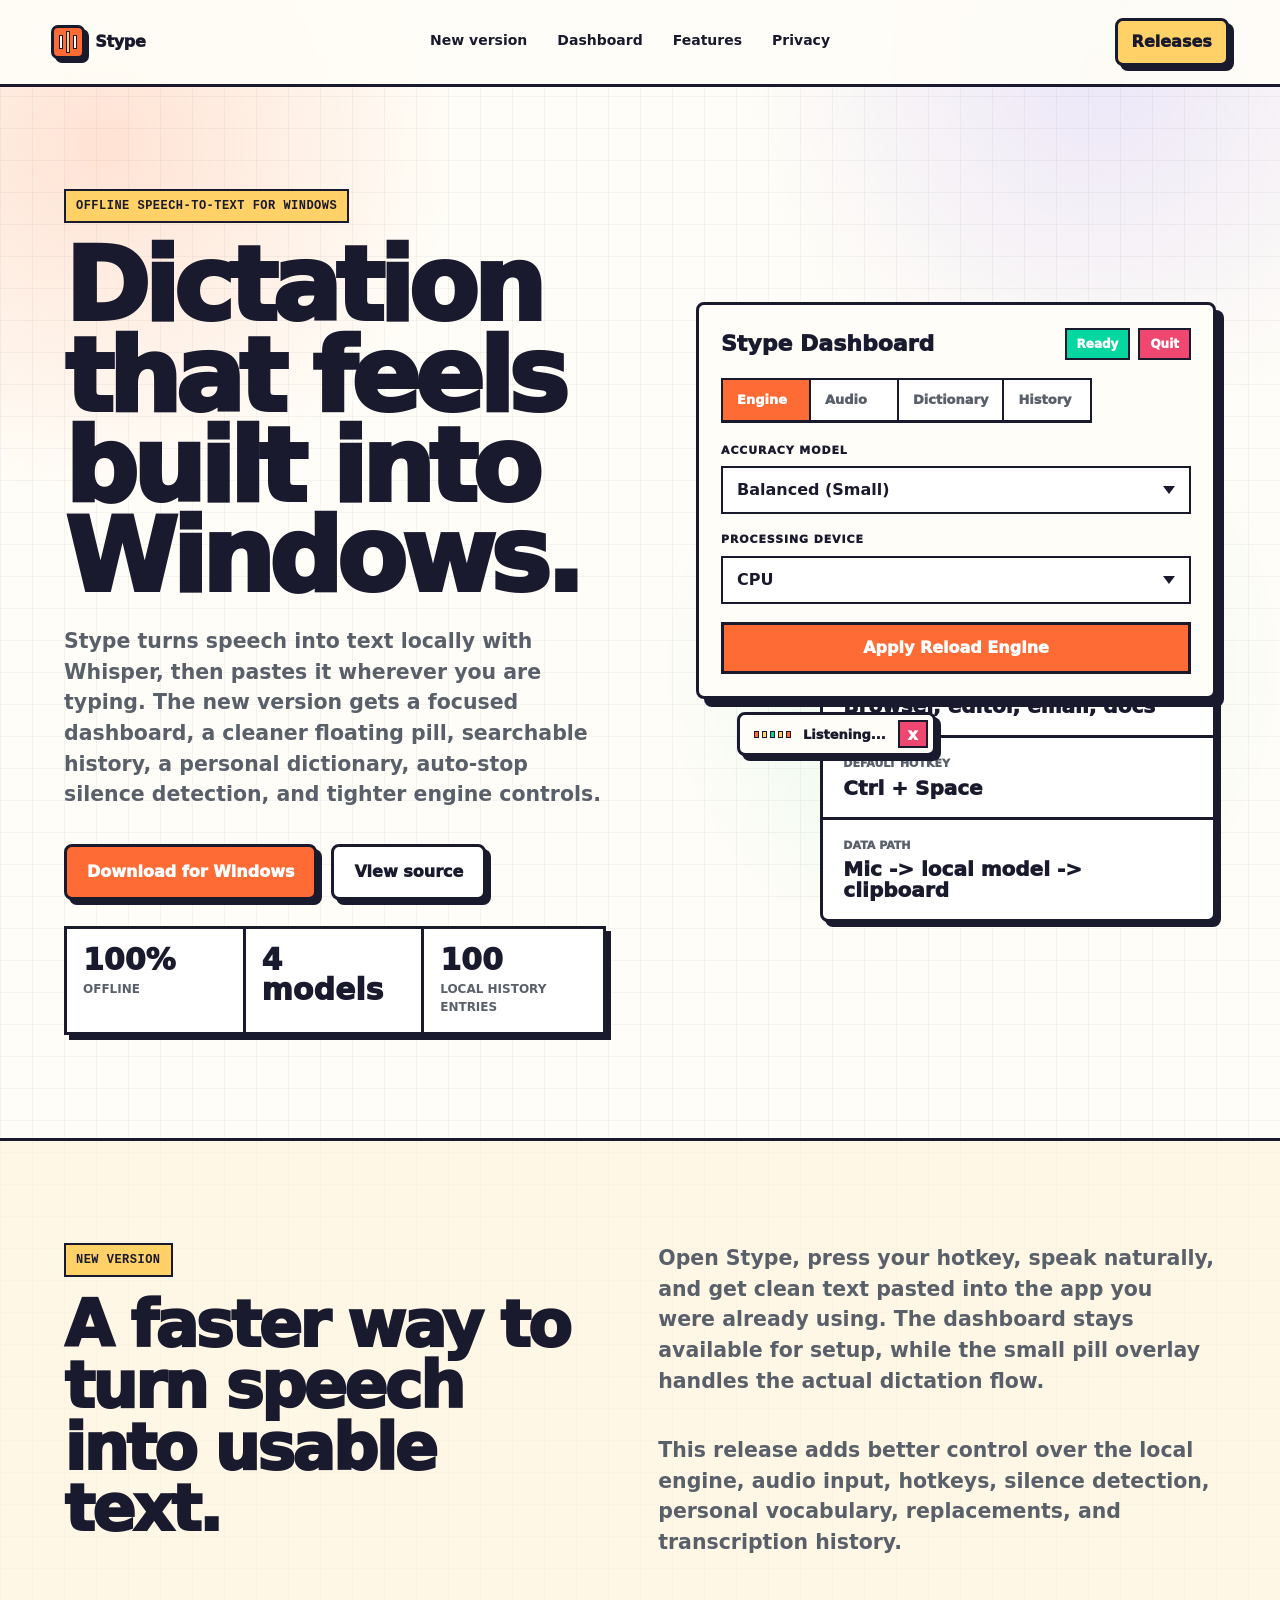
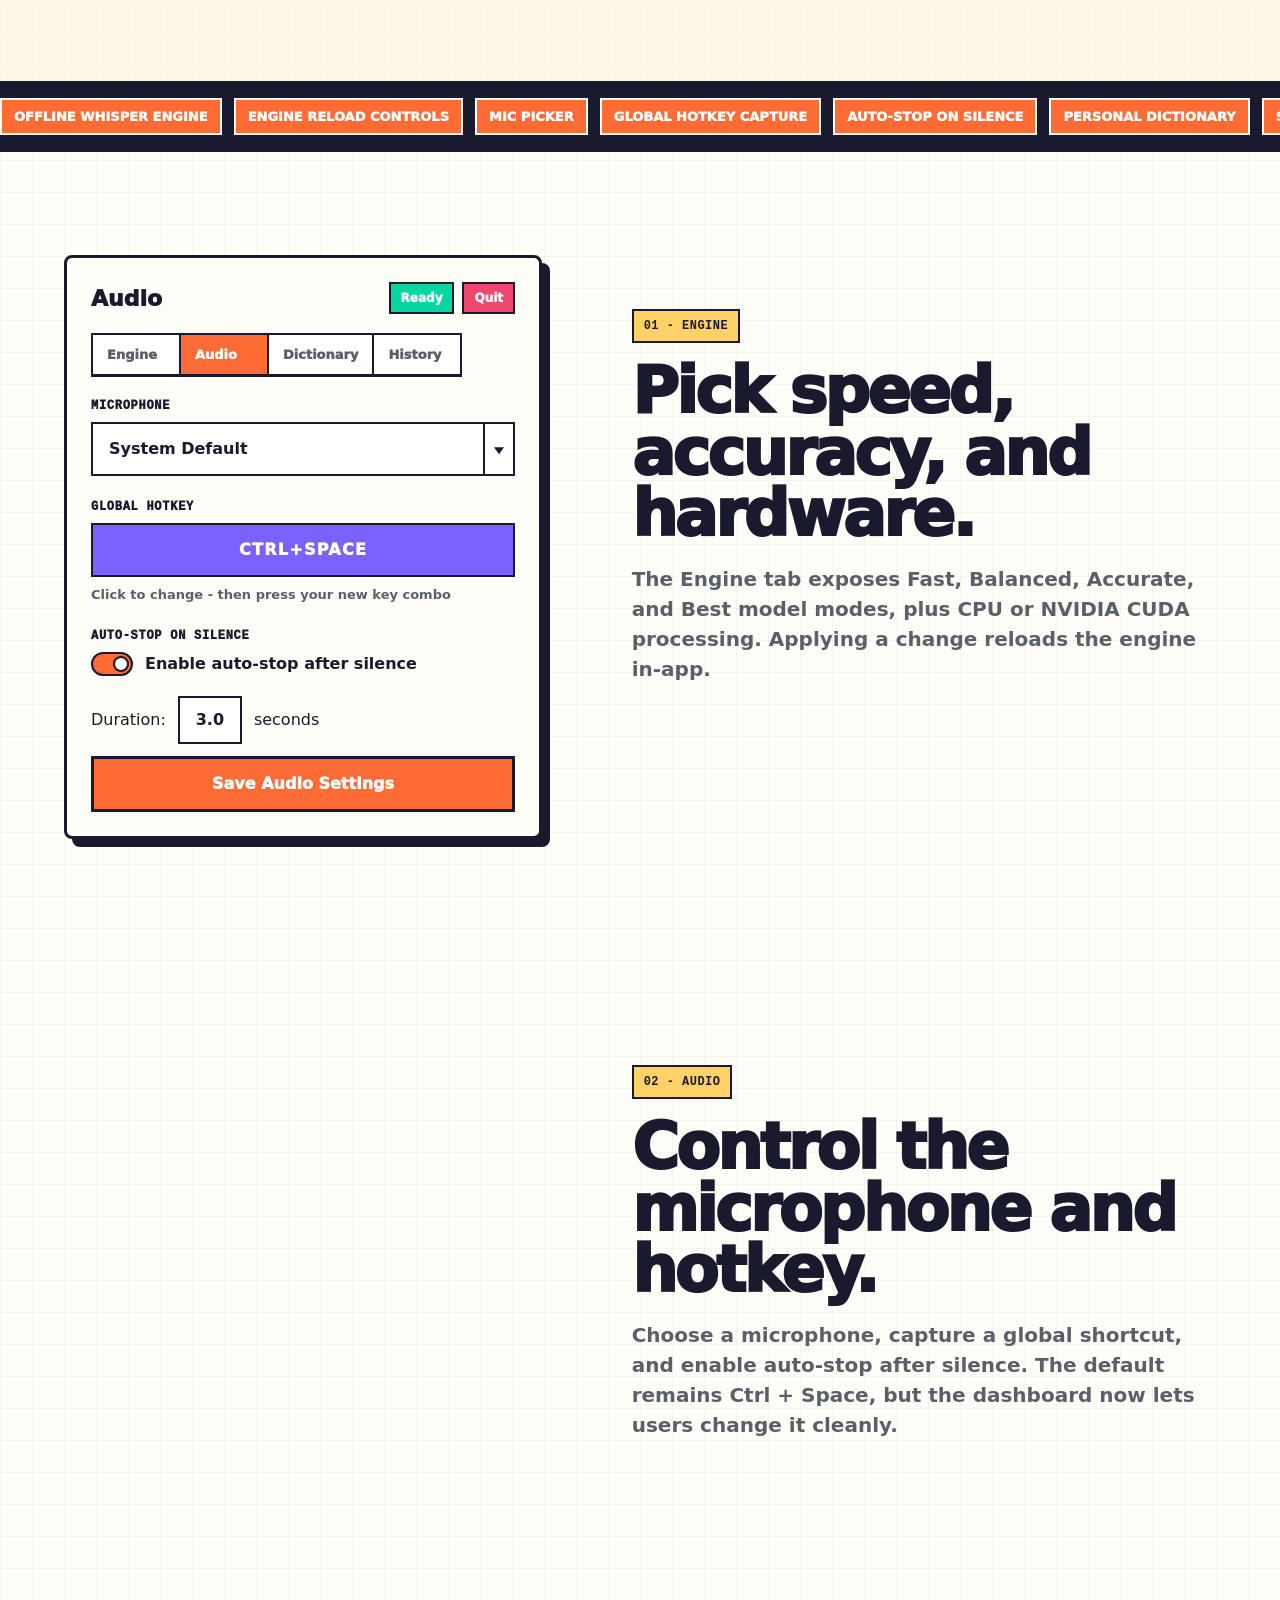
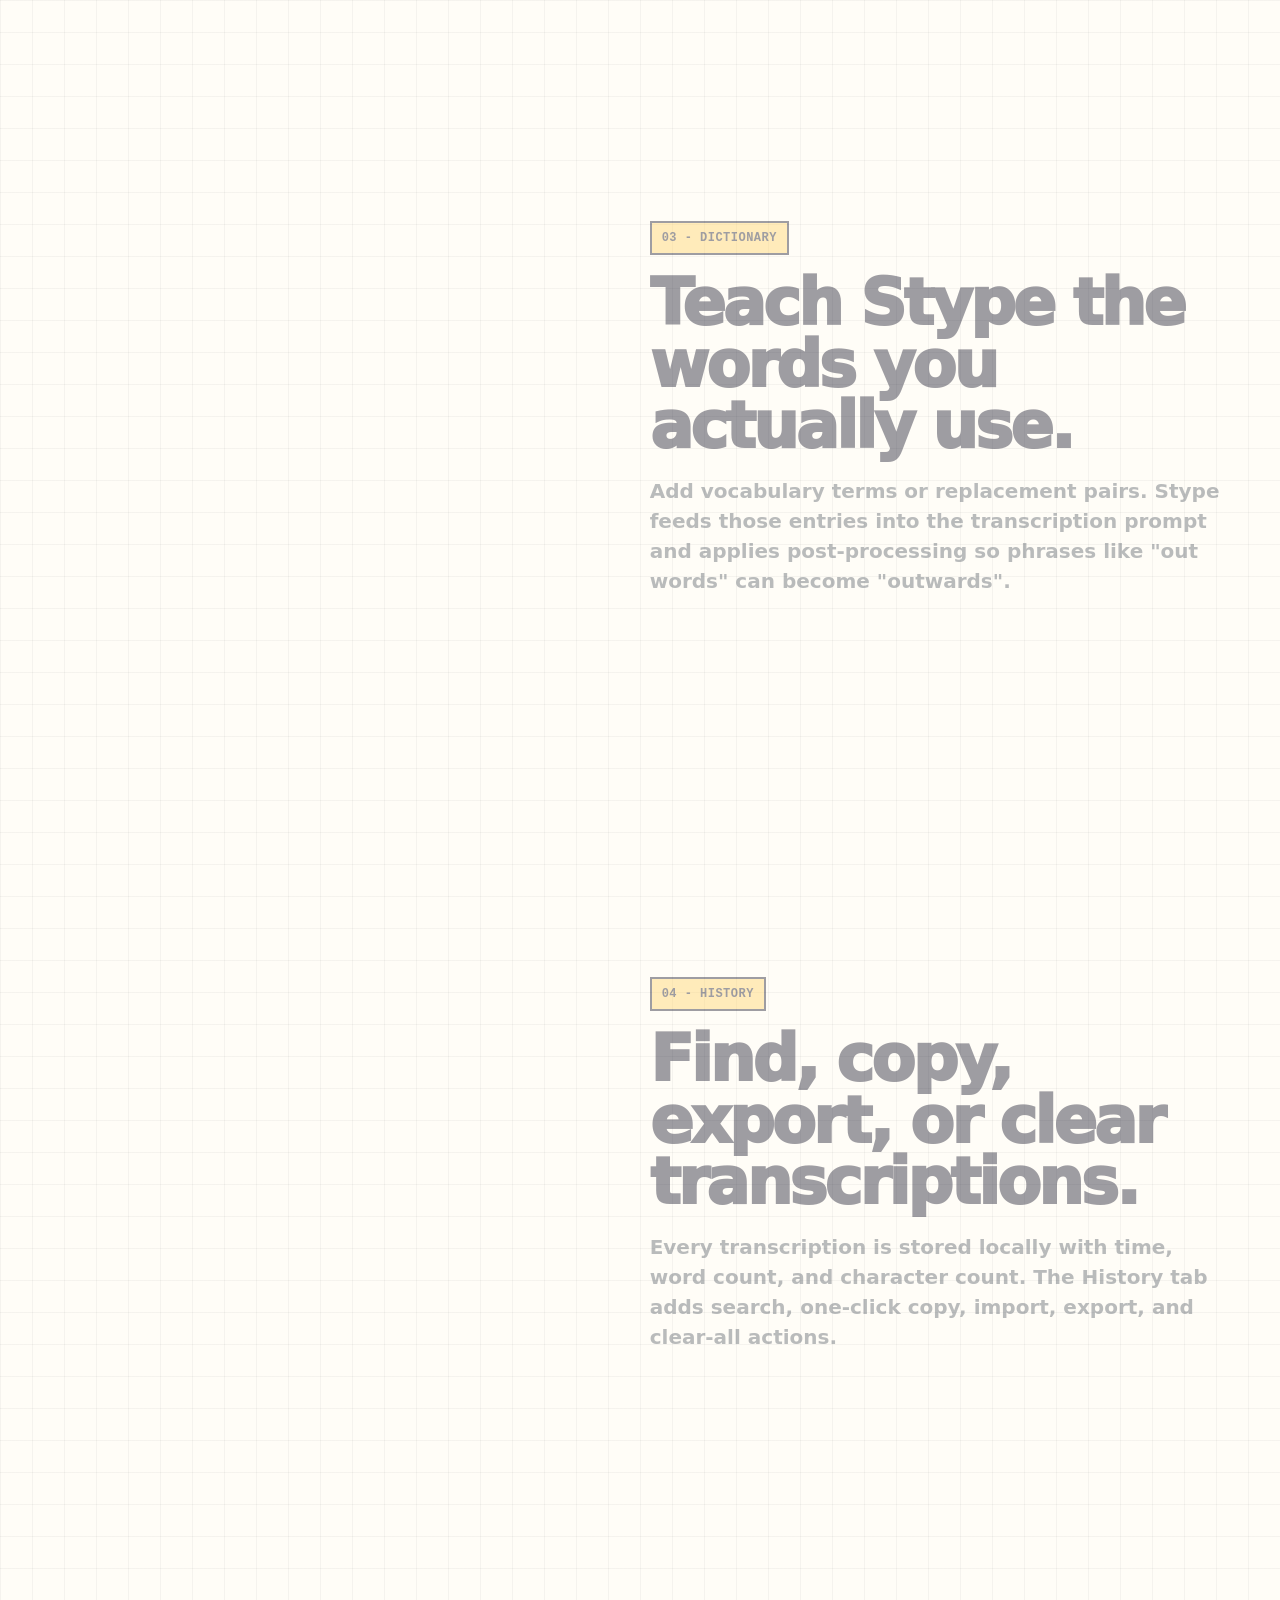
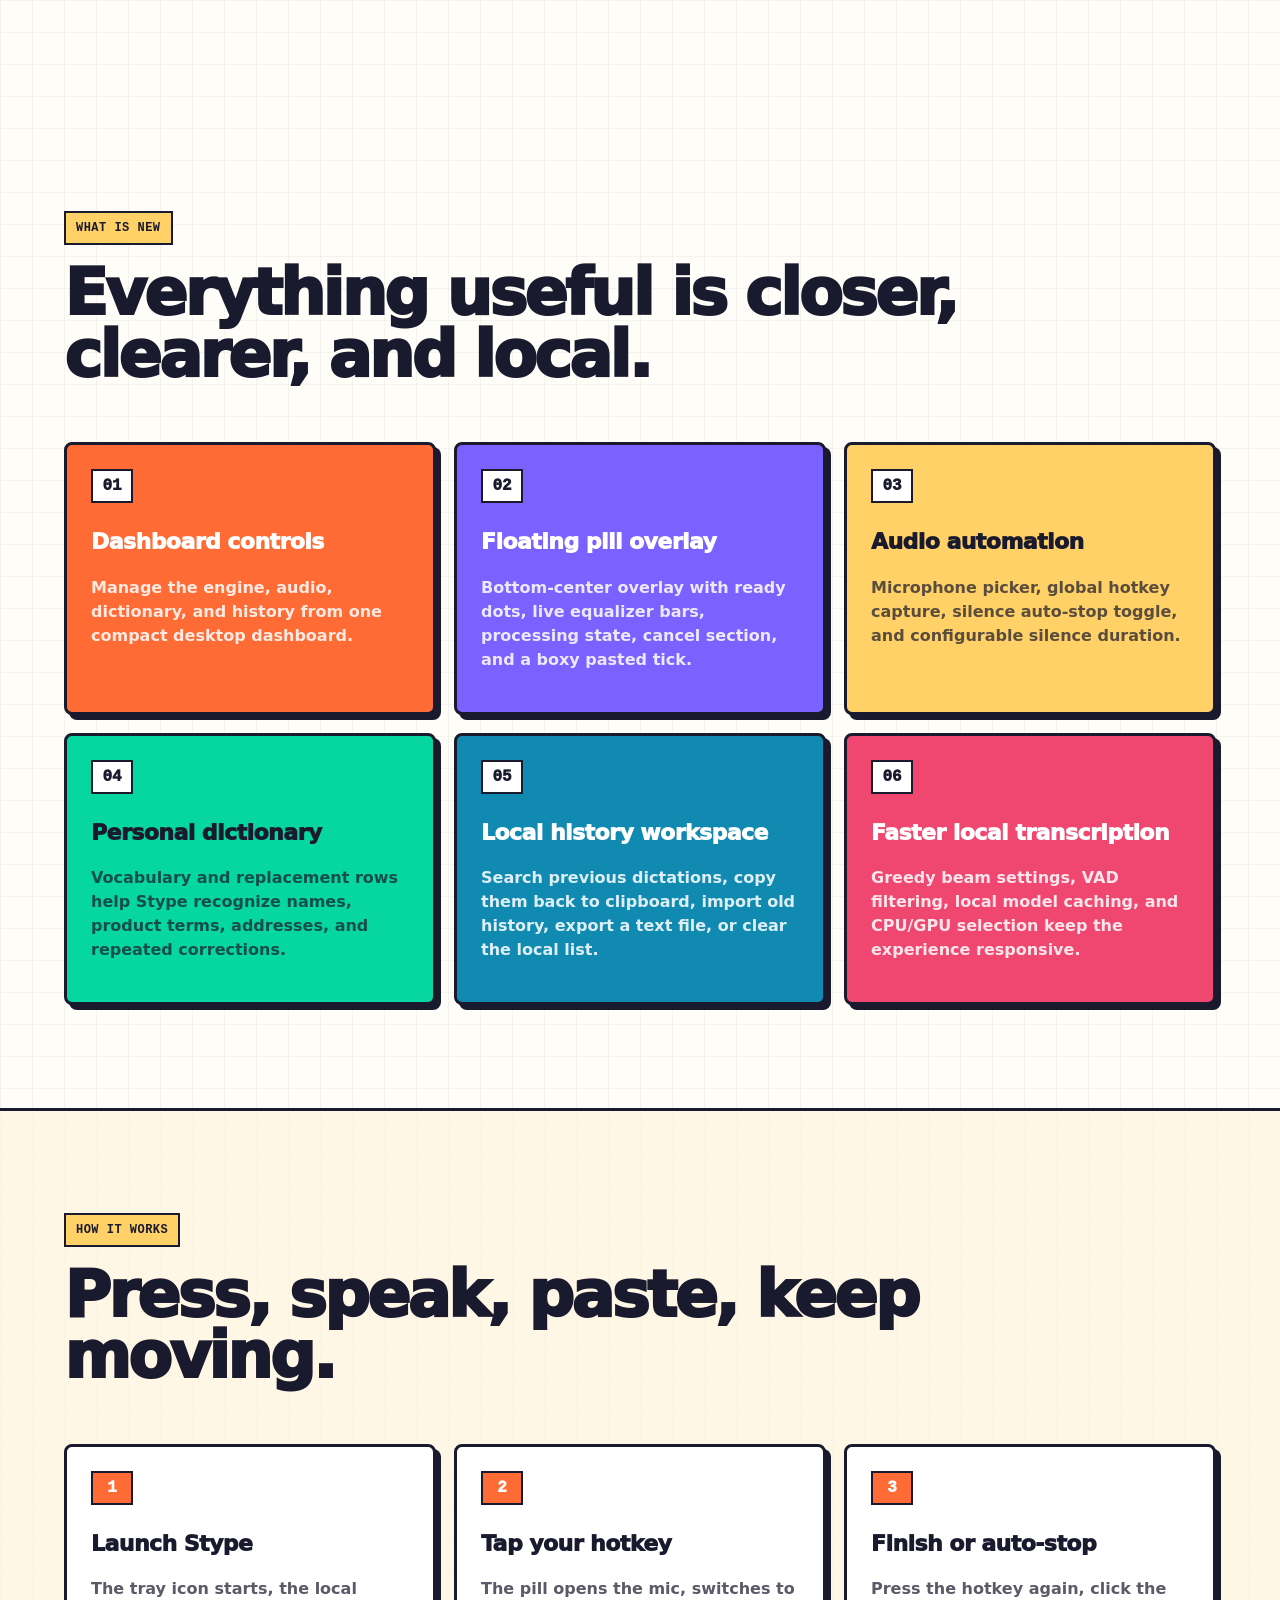
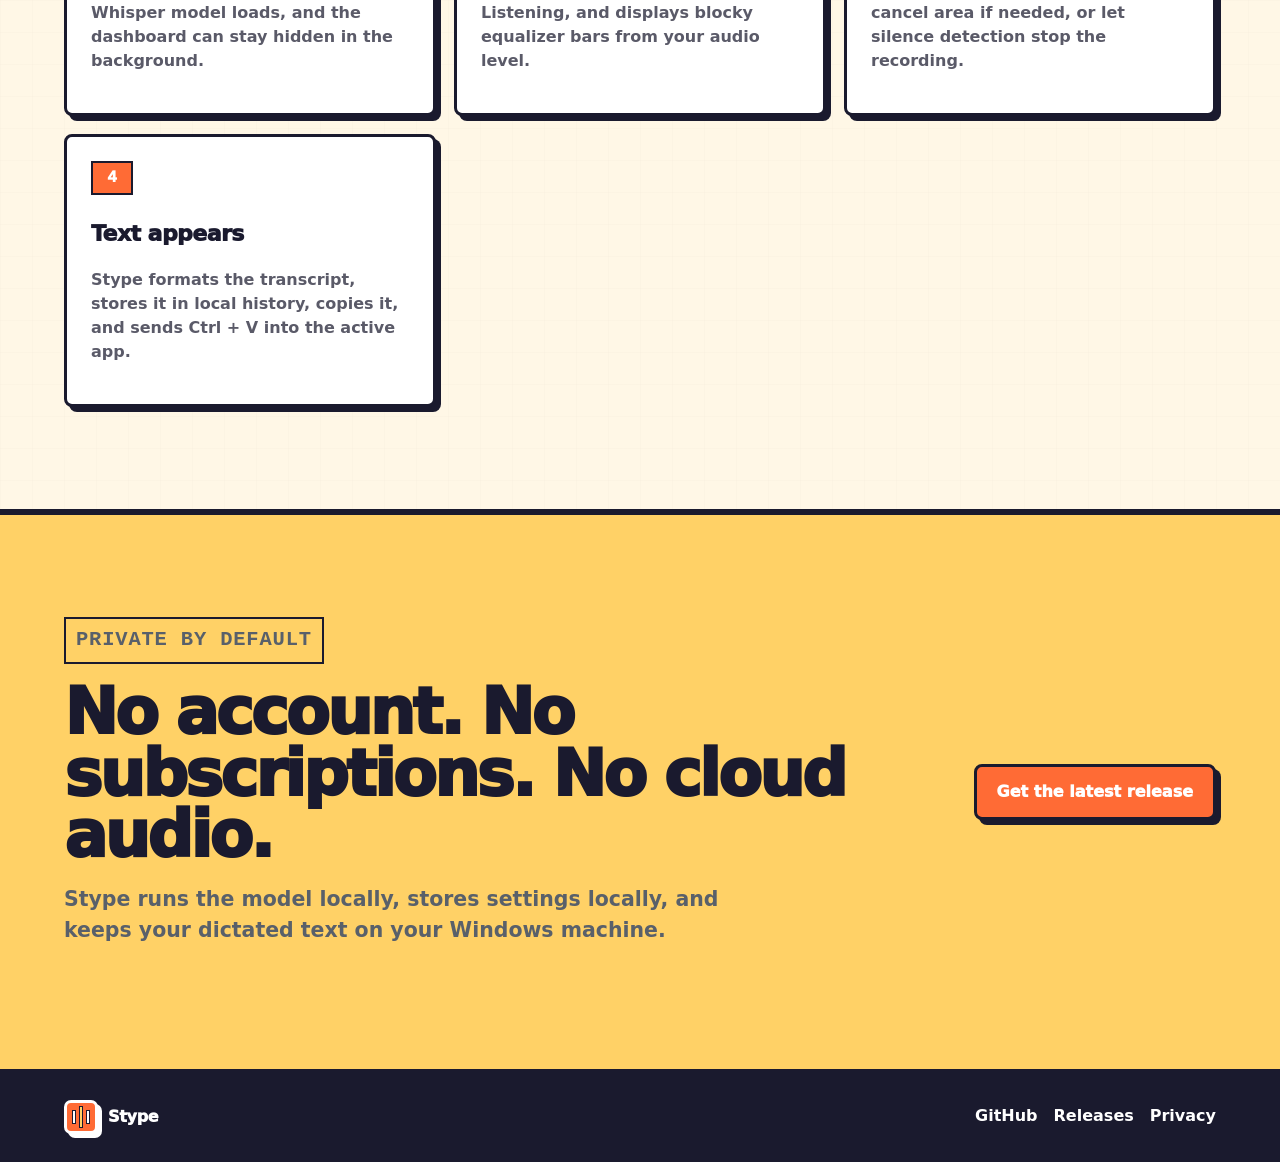
==== commit 19fd0974: "feat: initialize project web interface with responsive CSS styles and base HTML structure" ====
--- a/website/index.html
+++ b/website/index.html
@@ -1,569 +1,305 @@
 <!doctype html>
-<html lang="en" data-theme="dark">
+<html lang="en">
   <head>
     <meta charset="UTF-8" />
     <meta name="viewport" content="width=device-width, initial-scale=1.0" />
-    <title>Stype - Voice at the Speed of Thought</title>
+    <title>Stype - Offline Dictation for Windows</title>
     <meta
       name="description"
-      content="Stype is a secure, offline-first speech-to-text utility for Windows. Powered by Whisper AI. 100% private, no cloud."
+      content="Stype is a private offline speech-to-text app for Windows with a new dashboard, floating pill overlay, personal dictionary, history, hotkeys, and local Whisper transcription."
     />
-    <link rel="preconnect" href="https://fonts.googleapis.com" />
-    <link rel="preconnect" href="https://fonts.gstatic.com" crossorigin />
-    <link
-      href="https://fonts.googleapis.com/css2?family=Inter:wght@300;400;500;600;700&family=JetBrains+Mono:wght@400;500&display=swap"
-      rel="stylesheet"
-    />
-    <link rel="stylesheet" href="style.css" />
+    <link rel="stylesheet" href="style.css?v=4" />
   </head>
   <body>
-    <div id="cur"></div>
-    <div id="cur-ring"></div>
-    <div class="grain" aria-hidden="true"></div>
-
-    <div class="bg-mesh" aria-hidden="true">
-      <div class="mesh-blob mesh-blob--1"></div>
-      <div class="mesh-blob mesh-blob--2"></div>
-      <div class="mesh-blob mesh-blob--3"></div>
-      <div class="mesh-blob mesh-blob--4"></div>
-    </div>
-
-    <!-- NAVBAR -->
-    <nav class="nav" id="nav">
-      <a href="#" class="logo">
-        <div class="logo-mark">
-          <svg
-            viewBox="0 0 24 24"
-            fill="none"
-            stroke="white"
-            stroke-width="2.5"
-            stroke-linecap="round"
-            stroke-linejoin="round"
-            aria-hidden="true"
-          >
-            <path d="M12 2a3 3 0 0 0-3 3v7a3 3 0 0 0 6 0V5a3 3 0 0 0-3-3z" />
-            <path d="M19 10v2a7 7 0 0 1-14 0v-2" />
-            <line x1="12" y1="19" x2="12" y2="22" />
-            <line x1="8" y1="22" x2="16" y2="22" />
-          </svg>
-        </div>
-        <span class="logo-name">Stype</span>
+    <a class="skip-link" href="#main">Skip to content</a>
+
+    <header class="site-nav" data-sticky-nav>
+      <a class="brand" href="#" aria-label="Stype home">
+        <span class="brand-mark" aria-hidden="true">
+          <span></span><span></span><span></span>
+        </span>
+        <span>Stype</span>
       </a>
 
-      <ul class="nav-links" role="list">
-        <li><a href="#quickstart">Quickstart</a></li>
-        <li><a href="#features">Features</a></li>
-        <li><a href="#legal">Legal</a></li>
-      </ul>
-
-      <div class="nav-right">
-        <a
-          href="https://github.com/akasumitlamba/Stype"
-          target="_blank"
-          rel="noopener"
-          class="nav-gh"
-        >
-          <svg viewBox="0 0 24 24" fill="currentColor" aria-hidden="true">
-            <path
-              d="M12 0C5.37 0 0 5.37 0 12c0 5.3 3.44 9.8 8.21 11.39.6.11.82-.26.82-.58v-2.03c-3.34.73-4.04-1.61-4.04-1.61-.55-1.38-1.33-1.75-1.33-1.75-1.09-.74.08-.73.08-.73 1.2.09 1.84 1.24 1.84 1.24 1.07 1.83 2.81 1.3 3.5.99.11-.78.42-1.3.76-1.6-2.67-.3-5.47-1.33-5.47-5.93 0-1.31.47-2.38 1.24-3.22-.13-.3-.54-1.52.12-3.18 0 0 1.01-.32 3.3 1.23A11.5 11.5 0 0 1 12 5.8c.93 0 1.87.13 2.75.38 2.29-1.55 3.3-1.23 3.3-1.23.66 1.66.25 2.88.12 3.18.77.84 1.24 1.91 1.24 3.22 0 4.61-2.81 5.62-5.48 5.92.43.37.82 1.1.82 2.22v3.29c0 .32.21.7.83.58C20.57 21.79 24 17.3 24 12c0-6.63-5.37-12-12-12z"
-            />
-          </svg>
-          GitHub
+      <nav class="nav-links" aria-label="Primary navigation">
+        <a href="#new">New version</a>
+        <a href="#dashboard">Dashboard</a>
+        <a href="#features">Features</a>
+        <a href="#privacy">Privacy</a>
+      </nav>
+
+      <a class="nav-cta" href="https://github.com/akasumitlamba/Stype/releases" target="_blank" rel="noopener">
+        Releases
+      </a>
+    </header>
+
+    <main id="main">
+      <section class="hero section-band">
+        <div class="hero-copy">
+          <p class="kicker">Offline speech-to-text for Windows</p>
+          <h1>Dictation that feels built into Windows.</h1>
+          <p class="hero-lede">
+            Stype turns speech into text locally with Whisper, then pastes it wherever you are typing.
+            The new version gets a focused dashboard, a cleaner floating pill, searchable history,
+            a personal dictionary, auto-stop silence detection, and tighter engine controls.
+          </p>
+
+          <div class="hero-actions">
+            <a class="btn primary" href="https://github.com/akasumitlamba/Stype/releases" target="_blank" rel="noopener">
+              Download for Windows
+            </a>
+            <a class="btn secondary" href="https://github.com/akasumitlamba/Stype" target="_blank" rel="noopener">
+              View source
+            </a>
+          </div>
+
+          <div class="hero-stats" aria-label="Product highlights">
+            <div><strong>100%</strong><span>offline</span></div>
+            <div><strong>4 models</strong></div>
+            <div><strong>100</strong><span>local history entries</span></div>
+          </div>
+        </div>
+
+        <div class="hero-product" aria-label="Stype app preview">
+          <div class="window dashboard-window">
+            <div class="window-top">
+              <strong>Stype Dashboard</strong>
+              <span class="window-actions">
+                <span class="status-chip">Ready</span>
+                <span class="quit-chip">Quit</span>
+              </span>
+            </div>
+            <div class="tab-row">
+              <span class="active">Engine</span>
+              <span>Audio</span>
+              <span>Dictionary</span>
+              <span>History</span>
+            </div>
+            <div class="field">
+              <label>Accuracy Model</label>
+              <div class="select-like">Balanced (Small)<span></span></div>
+            </div>
+            <div class="field">
+              <label>Processing Device</label>
+              <div class="select-like">CPU<span></span></div>
+            </div>
+            <button class="mock-button">Apply Reload Engine</button>
+          </div>
+
+          <div class="floating-pill">
+            <div class="eq" aria-hidden="true">
+              <span></span><span></span><span></span><span></span><span></span>
+            </div>
+            <strong>Listening...</strong>
+            <button aria-label="Cancel recording">x</button>
+          </div>
+
+          <div class="hero-shot quick-panel" aria-label="Stype usage summary">
+            <div>
+              <span>Works anywhere</span>
+              <strong>Browser, editor, email, docs</strong>
+            </div>
+            <div>
+              <span>Default hotkey</span>
+              <strong>Ctrl + Space</strong>
+            </div>
+            <div>
+              <span>Data path</span>
+              <strong>Mic -> local model -> clipboard</strong>
+            </div>
+          </div>
+        </div>
+      </section>
+
+      <section id="new" class="section-band intro-grid">
+        <div>
+          <p class="kicker">New version</p>
+          <h2>A faster way to turn speech into usable text.</h2>
+        </div>
+        <div class="intro-notes">
+          <p>
+            Open Stype, press your hotkey, speak naturally, and get clean text pasted into the app you were already using.
+            The dashboard stays available for setup, while the small pill overlay handles the actual dictation flow.
+          </p>
+          <p>
+            This release adds better control over the local engine, audio input, hotkeys, silence detection,
+            personal vocabulary, replacements, and transcription history.
+          </p>
+        </div>
+      </section>
+
+      <section class="marquee" aria-label="New feature highlights">
+        <div class="marquee-track">
+          <span>Offline Whisper engine</span>
+          <span>Engine reload controls</span>
+          <span>Mic picker</span>
+          <span>Global hotkey capture</span>
+          <span>Auto-stop on silence</span>
+          <span>Personal dictionary</span>
+          <span>Searchable history</span>
+          <span>Export history</span>
+          <span>Floating pill overlay</span>
+          <span>Boxy pasted tick</span>
+        </div>
+      </section>
+
+      <section id="dashboard" class="sticky-story section-band">
+        <div class="story-visual" aria-live="polite">
+          <div class="window story-window" data-story-window>
+            <div class="window-top">
+              <strong data-story-title>Engine</strong>
+              <span class="window-actions">
+                <span class="status-chip" data-story-status>Ready</span>
+                <span class="quit-chip">Quit</span>
+              </span>
+            </div>
+            <div class="tab-row">
+              <span data-tab="Engine" class="active">Engine</span>
+              <span data-tab="Audio">Audio</span>
+              <span data-tab="Dictionary">Dictionary</span>
+              <span data-tab="History">History</span>
+            </div>
+            <div class="story-panel" data-story-panel></div>
+          </div>
+        </div>
+
+        <div class="story-copy">
+          <article class="story-step is-active" data-story="engine">
+            <p class="kicker">01 - Engine</p>
+            <h2>Pick speed, accuracy, and hardware.</h2>
+            <p>
+              The Engine tab exposes Fast, Balanced, Accurate, and Best model modes,
+              plus CPU or NVIDIA CUDA processing. Applying a change reloads the engine in-app.
+            </p>
+          </article>
+
+          <article class="story-step" data-story="audio">
+            <p class="kicker">02 - Audio</p>
+            <h2>Control the microphone and hotkey.</h2>
+            <p>
+              Choose a microphone, capture a global shortcut, and enable auto-stop after silence.
+              The default remains Ctrl + Space, but the dashboard now lets users change it cleanly.
+            </p>
+          </article>
+
+          <article class="story-step" data-story="dictionary">
+            <p class="kicker">03 - Dictionary</p>
+            <h2>Teach Stype the words you actually use.</h2>
+            <p>
+              Add vocabulary terms or replacement pairs. Stype feeds those entries into the transcription prompt
+              and applies post-processing so phrases like "out words" can become "outwards".
+            </p>
+          </article>
+
+          <article class="story-step" data-story="history">
+            <p class="kicker">04 - History</p>
+            <h2>Find, copy, export, or clear transcriptions.</h2>
+            <p>
+              Every transcription is stored locally with time, word count, and character count.
+              The History tab adds search, one-click copy, import, export, and clear-all actions.
+            </p>
+          </article>
+        </div>
+      </section>
+
+      <section id="features" class="section-band feature-section">
+        <div class="section-heading">
+          <p class="kicker">What is new</p>
+          <h2>Everything useful is closer, clearer, and local.</h2>
+        </div>
+
+        <div class="feature-grid">
+          <article class="feature-card orange">
+            <span>01</span>
+            <h3>Dashboard controls</h3>
+            <p>Manage the engine, audio, dictionary, and history from one compact desktop dashboard.</p>
+          </article>
+          <article class="feature-card purple">
+            <span>02</span>
+            <h3>Floating pill overlay</h3>
+            <p>Bottom-center overlay with ready dots, live equalizer bars, processing state, cancel section, and a boxy pasted tick.</p>
+          </article>
+          <article class="feature-card yellow">
+            <span>03</span>
+            <h3>Audio automation</h3>
+            <p>Microphone picker, global hotkey capture, silence auto-stop toggle, and configurable silence duration.</p>
+          </article>
+          <article class="feature-card green">
+            <span>04</span>
+            <h3>Personal dictionary</h3>
+            <p>Vocabulary and replacement rows help Stype recognize names, product terms, addresses, and repeated corrections.</p>
+          </article>
+          <article class="feature-card blue">
+            <span>05</span>
+            <h3>Local history workspace</h3>
+            <p>Search previous dictations, copy them back to clipboard, import old history, export a text file, or clear the local list.</p>
+          </article>
+          <article class="feature-card pink">
+            <span>06</span>
+            <h3>Faster local transcription</h3>
+            <p>Greedy beam settings, VAD filtering, local model caching, and CPU/GPU selection keep the experience responsive.</p>
+          </article>
+        </div>
+      </section>
+
+      <section class="section-band workflow">
+        <div class="section-heading">
+          <p class="kicker">How it works</p>
+          <h2>Press, speak, paste, keep moving.</h2>
+        </div>
+
+        <div class="workflow-grid">
+          <div class="flow-card">
+            <strong>1</strong>
+            <h3>Launch Stype</h3>
+            <p>The tray icon starts, the local Whisper model loads, and the dashboard can stay hidden in the background.</p>
+          </div>
+          <div class="flow-card">
+            <strong>2</strong>
+            <h3>Tap your hotkey</h3>
+            <p>The pill opens the mic, switches to Listening, and displays blocky equalizer bars from your audio level.</p>
+          </div>
+          <div class="flow-card">
+            <strong>3</strong>
+            <h3>Finish or auto-stop</h3>
+            <p>Press the hotkey again, click the cancel area if needed, or let silence detection stop the recording.</p>
+          </div>
+          <div class="flow-card">
+            <strong>4</strong>
+            <h3>Text appears</h3>
+            <p>Stype formats the transcript, stores it in local history, copies it, and sends Ctrl + V into the active app.</p>
+          </div>
+        </div>
+      </section>
+
+      <section id="privacy" class="section-band download-band">
+        <div>
+          <p class="kicker">Private by default</p>
+          <h2>No account. No subscriptions. No cloud audio.</h2>
+          <p>
+            Stype runs the model locally, stores settings locally, and keeps your dictated text on your Windows machine.
+          </p>
+        </div>
+        <a class="btn primary" href="https://github.com/akasumitlamba/Stype/releases" target="_blank" rel="noopener">
+          Get the latest release
         </a>
-
-        <button id="theme-toggle" class="theme-btn" aria-label="Toggle theme">
-          <svg
-            class="icon-sun"
-            viewBox="0 0 24 24"
-            fill="none"
-            stroke="currentColor"
-            stroke-width="2"
-            stroke-linecap="round"
-            stroke-linejoin="round"
-            aria-hidden="true"
-          >
-            <circle cx="12" cy="12" r="5" />
-            <line x1="12" y1="1" x2="12" y2="3" />
-            <line x1="12" y1="21" x2="12" y2="23" />
-            <line x1="4.22" y1="4.22" x2="5.64" y2="5.64" />
-            <line x1="18.36" y1="18.36" x2="19.78" y2="19.78" />
-            <line x1="1" y1="12" x2="3" y2="12" />
-            <line x1="21" y1="12" x2="23" y2="12" />
-            <line x1="4.22" y1="19.78" x2="5.64" y2="18.36" />
-            <line x1="18.36" y1="5.64" x2="19.78" y2="4.22" />
-          </svg>
-          <svg
-            class="icon-moon"
-            viewBox="0 0 24 24"
-            fill="none"
-            stroke="currentColor"
-            stroke-width="2"
-            stroke-linecap="round"
-            stroke-linejoin="round"
-            aria-hidden="true"
-          >
-            <path d="M21 12.79A9 9 0 1 1 11.21 3 7 7 0 0 0 21 12.79z" />
-          </svg>
-        </button>
+      </section>
+    </main>
+
+    <footer class="site-footer">
+      <div class="brand">
+        <span class="brand-mark" aria-hidden="true">
+          <span></span><span></span><span></span>
+        </span>
+        <span>Stype</span>
       </div>
-    </nav>
-
-    <!-- HERO -->
-    <section class="hero">
-      <div class="hero-left">
-        <div class="hero-badge">
-          <span class="badge-dot"></span>
-          v1.0.0 - Available Now
-        </div>
-
-        <h1 class="hero-title">
-          Voice at the<br /><em>speed</em><br />of thought.
-        </h1>
-
-        <p class="hero-sub">
-          Stype converts speech to text instantly using offline Whisper AI. No
-          cloud, no subscriptions - your voice stays on your machine.
-        </p>
-
-        <div class="hero-actions">
-          <a
-            href="https://github.com/akasumitlamba/Stype/releases/download/v1.0.0/Stype_Setup_v1.0.0.exe"
-            class="btn btn-dl"
-          >
-            <svg
-              viewBox="0 0 24 24"
-              fill="none"
-              stroke="currentColor"
-              stroke-width="2"
-              stroke-linecap="round"
-              stroke-linejoin="round"
-              aria-hidden="true"
-            >
-              <path d="M21 15v4a2 2 0 0 1-2 2H5a2 2 0 0 1-2-2v-4" />
-              <polyline points="7 10 12 15 17 10" />
-              <line x1="12" y1="15" x2="12" y2="3" />
-            </svg>
-            Download for Windows
-          </a>
-          <a
-            href="https://github.com/akasumitlamba/stype"
-            target="_blank"
-            rel="noopener"
-            class="btn btn-src"
-          >
-            <svg viewBox="0 0 24 24" fill="currentColor" aria-hidden="true">
-              <path
-                d="M12 0C5.37 0 0 5.37 0 12c0 5.3 3.44 9.8 8.21 11.39.6.11.82-.26.82-.58v-2.03c-3.34.73-4.04-1.61-4.04-1.61-.55-1.38-1.33-1.75-1.33-1.75-1.09-.74.08-.73.08-.73 1.2.09 1.84 1.24 1.84 1.24 1.07 1.83 2.81 1.3 3.5.99.11-.78.42-1.3.76-1.6-2.67-.3-5.47-1.33-5.47-5.93 0-1.31.47-2.38 1.24-3.22-.13-.3-.54-1.52.12-3.18 0 0 1.01-.32 3.3 1.23A11.5 11.5 0 0 1 12 5.8c.93 0 1.87.13 2.75.38 2.29-1.55 3.3-1.23 3.3-1.23.66 1.66.25 2.88.12 3.18.77.84 1.24 1.91 1.24 3.22 0 4.61-2.81 5.62-5.48 5.92.43.37.82 1.1.82 2.22v3.29c0 .32.21.7.83.58C20.57 21.79 24 17.3 24 12c0-6.63-5.37-12-12-12z"
-              />
-            </svg>
-            View Source
-          </a>
-        </div>
-
-        <p class="hero-note">
-          Windows 10 / 11 &nbsp;&middot;&nbsp; 4 GB RAM min &nbsp;&middot;&nbsp;
-          No internet required
-        </p>
-      </div>
-
-      <div class="hero-right">
-        <div class="hero-card">
-          <div class="wave-wrap" id="waveWrap" aria-hidden="true"></div>
-          <div class="pill-stage">
-            <div class="pill-eyebrow">Live overlay preview</div>
-            <div class="pill" id="pill">
-              <div class="pill-dot rec" id="pDot"></div>
-              <span class="pill-label" id="pLabel">Recording...</span>
-            </div>
-          </div>
-          <div class="card-stat-row">
-            <div class="card-stat">
-              <span class="stat-val">100%</span>
-              <span class="stat-lbl">Offline</span>
-            </div>
-            <div class="card-stat-div"></div>
-            <div class="card-stat">
-              <span class="stat-val">&lt;1s</span>
-              <span class="stat-lbl">Latency</span>
-            </div>
-            <div class="card-stat-div"></div>
-            <div class="card-stat">
-              <span class="stat-val">0</span>
-              <span class="stat-lbl">Cloud calls</span>
-            </div>
-          </div>
-        </div>
-      </div>
-    </section>
-
-    <div class="divider"></div>
-
-    <!-- QUICKSTART -->
-    <section id="quickstart" class="section">
-      <div class="container">
-        <div class="section-head r">
-          <div class="eyebrow">Quickstart</div>
-          <h2 class="s-title">Up and running<br />in sixty seconds.</h2>
-          <p class="s-desc">
-            Everything you need to go from download to your first dictated
-            sentence.
-          </p>
-        </div>
-
-        <div class="steps-grid">
-          <div class="step r d1">
-            <span class="step-n">01</span>
-            <div class="step-title">Download &amp; Install</div>
-            <p class="step-desc">
-              Run the setup executable. Stype launches and parks itself in your
-              Windows system tray. If SmartScreen prompts, click More Info
-              &rarr; Run Anyway - expected for independent open-source apps.
-            </p>
-          </div>
-          <div class="step r d2">
-            <span class="step-n">02</span>
-            <div class="step-title">Bind Your Hotkey</div>
-            <p class="step-desc">
-              Right-click the tray icon, open Settings, and assign any global
-              shortcut. Default is
-              <kbd>Ctrl</kbd>&thinsp;+&thinsp;<kbd>Space</kbd>. Works across
-              every app - browser, IDE, email, anywhere.
-            </p>
-          </div>
-          <div class="step r d3">
-            <span class="step-n">03</span>
-            <div class="step-title">Speak &amp; Paste</div>
-            <p class="step-desc">
-              Press your hotkey once to begin, speak naturally, press again to
-              finish. Stype shows a live status pill, then pastes the
-              transcribed text directly at your cursor position.
-            </p>
-          </div>
-        </div>
-      </div>
-    </section>
-
-    <div class="divider"></div>
-
-    <!-- FEATURES -->
-    <section id="features" class="section">
-      <div class="container">
-        <div class="section-head r">
-          <div class="eyebrow">Under the Hood</div>
-          <h2 class="s-title">
-            Engineered for silence,<br />speed, and precision.
-          </h2>
-          <p class="s-desc">
-            Every decision in Stype is built to stay out of your way while you
-            think.
-          </p>
-        </div>
-
-        <div class="feat-grid">
-          <div class="feat-card r d1">
-            <div class="feat-icon">
-              <svg
-                viewBox="0 0 24 24"
-                fill="none"
-                stroke="currentColor"
-                stroke-width="2"
-                stroke-linecap="round"
-                stroke-linejoin="round"
-                aria-hidden="true"
-              >
-                <path d="M12 22s8-4 8-10V5l-8-3-8 3v7c0 6 8 10 8 10z" />
-              </svg>
-            </div>
-            <div class="feat-title">Absolute Privacy</div>
-            <p class="feat-desc">
-              Zero audio leaves your machine. Whisper AI runs entirely on local
-              hardware. No servers, no logs, no cloud calls.
-            </p>
-          </div>
-          <div class="feat-card r d2">
-            <div class="feat-icon">
-              <svg
-                viewBox="0 0 24 24"
-                fill="none"
-                stroke="currentColor"
-                stroke-width="2"
-                stroke-linecap="round"
-                stroke-linejoin="round"
-                aria-hidden="true"
-              >
-                <polygon points="13 2 3 14 12 14 11 22 21 10 12 10 13 2" />
-              </svg>
-            </div>
-            <div class="feat-title">Near-Zero Latency</div>
-            <p class="feat-desc">
-              faster-whisper with a CTranslate2 C++ backend. High-accuracy
-              transcription on CPU - no GPU required.
-            </p>
-          </div>
-          <div class="feat-card r d3">
-            <div class="feat-icon">
-              <svg
-                viewBox="0 0 24 24"
-                fill="none"
-                stroke="currentColor"
-                stroke-width="2"
-                stroke-linecap="round"
-                stroke-linejoin="round"
-                aria-hidden="true"
-              >
-                <rect x="2" y="3" width="20" height="14" rx="2" />
-                <line x1="8" y1="21" x2="16" y2="21" />
-                <line x1="12" y1="17" x2="12" y2="21" />
-              </svg>
-            </div>
-            <div class="feat-title">Universal Injection</div>
-            <p class="feat-desc">
-              Works in every app - browsers, IDEs, Office. Suppresses OS hotkey
-              conflicts and injects text at your cursor.
-            </p>
-          </div>
-          <div class="feat-card r d1">
-            <div class="feat-icon">
-              <svg
-                viewBox="0 0 24 24"
-                fill="none"
-                stroke="currentColor"
-                stroke-width="2"
-                stroke-linecap="round"
-                stroke-linejoin="round"
-                aria-hidden="true"
-              >
-                <path d="M4 6h16M4 12h16M4 18h7" />
-              </svg>
-            </div>
-            <div class="feat-title">Smart Formatting</div>
-            <p class="feat-desc">
-              Automatic capitalization and punctuation. Text arrives clean and
-              paste-ready - no cleanup needed.
-            </p>
-          </div>
-          <div class="feat-card r d2">
-            <div class="feat-icon">
-              <svg
-                viewBox="0 0 24 24"
-                fill="none"
-                stroke="currentColor"
-                stroke-width="2"
-                stroke-linecap="round"
-                stroke-linejoin="round"
-                aria-hidden="true"
-              >
-                <circle cx="12" cy="12" r="2" />
-                <path
-                  d="M12 2v4M12 18v4M4.93 4.93l2.83 2.83M16.24 16.24l2.83 2.83M2 12h4M18 12h4M4.93 19.07l2.83-2.83M16.24 7.76l2.83-2.83"
-                />
-              </svg>
-            </div>
-            <div class="feat-title">Minimal Footprint</div>
-            <p class="feat-desc">
-              Low CPU at idle, modest memory, zero telemetry. Stype is present
-              when you need it, invisible otherwise.
-            </p>
-          </div>
-          <div class="feat-card r d3">
-            <div class="feat-icon">
-              <svg
-                viewBox="0 0 24 24"
-                fill="none"
-                stroke="currentColor"
-                stroke-width="2"
-                stroke-linecap="round"
-                stroke-linejoin="round"
-                aria-hidden="true"
-              >
-                <circle cx="12" cy="12" r="10" />
-                <polyline points="12 6 12 12 16 14" />
-              </svg>
-            </div>
-            <div class="feat-title">Real-Time Pill UI</div>
-            <p class="feat-desc">
-              A floating overlay cycles through Recording, Processing, and
-              Pasted states. It vanishes when done - no clutter.
-            </p>
-          </div>
-        </div>
-      </div>
-    </section>
-
-    <!-- TECH STRIP -->
-    <div class="tech-strip r">
-      <div class="tech-inner">
-        <span class="tech-label">Built With</span>
-        <div class="tech-sep"></div>
-        <div class="tech-tags">
-          <span class="tech-tag">Python 3.13</span>
-          <span class="tech-tag">PySide6</span>
-          <span class="tech-tag">faster-whisper</span>
-          <span class="tech-tag">CTranslate2</span>
-          <span class="tech-tag">sounddevice</span>
-          <span class="tech-tag">numpy</span>
-          <span class="tech-tag">keyboard</span>
-          <span class="tech-tag">pyperclip</span>
-          <span class="tech-tag">Inno Setup</span>
-        </div>
-      </div>
-    </div>
-
-    <!-- LEGAL -->
-    <section id="legal" class="section">
-      <div class="container">
-        <div class="section-head r">
-          <div class="eyebrow">Legal</div>
-          <h2 class="s-title">Transparency<br />by default.</h2>
-          <p class="s-desc">
-            All terms are human-readable and written to protect you, not the
-            app.
-          </p>
-        </div>
-
-        <div class="accord-list r">
-          <details class="acc">
-            <summary>
-              <span class="acc-title">Privacy Policy</span>
-              <svg
-                class="acc-arr"
-                viewBox="0 0 24 24"
-                fill="none"
-                stroke="currentColor"
-                stroke-width="2"
-                stroke-linecap="round"
-                stroke-linejoin="round"
-                aria-hidden="true"
-              >
-                <polyline points="6 9 12 15 18 9" />
-              </svg>
-            </summary>
-            <div class="acc-body">
-              <h4>Last Updated - March 2026</h4>
-              <p>
-                At Stype, your voice and your data belong exclusively to you.
-                This policy outlines our strict, local-first approach.
-              </p>
-              <h5>1. Local Processing</h5>
-              <p>
-                Stype is a fully offline application. All audio captured via
-                your microphone is processed locally using the Whisper AI model.
-                No audio is uploaded, no text is transmitted externally, and no
-                internet connection is required for transcription.
-              </p>
-              <h5>2. Data Collection</h5>
-              <p>
-                Stype does not collect, store, or transmit any personally
-                identifiable information. There are no cookies, tracking pixels,
-                crash reporters, or telemetry of any kind.
-              </p>
-              <h5>3. System Permissions</h5>
-              <p>
-                Stype requires temporary microphone access for audio capture,
-                keyboard hooks to detect your global shortcut, and clipboard
-                access to paste the resulting text. These permissions are used
-                solely for their stated purpose.
-              </p>
-            </div>
-          </details>
-
-          <details class="acc">
-            <summary>
-              <span class="acc-title">License Agreement (Non-Commercial)</span>
-              <svg
-                class="acc-arr"
-                viewBox="0 0 24 24"
-                fill="none"
-                stroke="currentColor"
-                stroke-width="2"
-                stroke-linecap="round"
-                stroke-linejoin="round"
-                aria-hidden="true"
-              >
-                <polyline points="6 9 12 15 18 9" />
-              </svg>
-            </summary>
-            <div class="acc-body">
-              <h4>Stype License Agreement - v1.0.0</h4>
-              <p>Copyright &copy; 2026 akasumitlamba. All rights reserved.</p>
-              <h5>1. Grant of License</h5>
-              <p>
-                Permission is granted, free of charge, to use, copy, and modify
-                this software for personal, educational, or research purposes
-                only.
-              </p>
-              <h5>2. Non-Commercial Restriction</h5>
-              <p>
-                The Software may not be used for commercial purposes - including
-                selling it, providing a paid service with it, or bundling with
-                commercial products - without explicit written permission from
-                the author.
-              </p>
-              <h5>3. Attribution &amp; Share-Alike</h5>
-              <p>
-                Redistributions or derivative versions must retain the original
-                copyright notice, a link to this repository, and be distributed
-                under these exact same terms.
-              </p>
-              <h5>4. Disclaimer</h5>
-              <p>
-                THE SOFTWARE IS PROVIDED "AS IS", WITHOUT WARRANTY OF ANY KIND.
-                IN NO EVENT SHALL THE AUTHORS BE LIABLE FOR ANY CLAIM, DAMAGES,
-                OR OTHER LIABILITY ARISING FROM THE USE OF THIS SOFTWARE.
-              </p>
-            </div>
-          </details>
-        </div>
-      </div>
-    </section>
-
-    <!-- FOOTER -->
-    <footer class="footer">
-      <div class="footer-inner">
-        <div class="f-logo">
-          <div class="f-mark">
-            <svg
-              viewBox="0 0 24 24"
-              fill="none"
-              stroke="white"
-              stroke-width="2.5"
-              stroke-linecap="round"
-              stroke-linejoin="round"
-              aria-hidden="true"
-            >
-              <path d="M12 2a3 3 0 0 0-3 3v7a3 3 0 0 0 6 0V5a3 3 0 0 0-3-3z" />
-              <path d="M19 10v2a7 7 0 0 1-14 0v-2" />
-            </svg>
-          </div>
-          <span class="f-name">Stype</span>
-          <span class="f-ver">v1.0.0</span>
-        </div>
-        <div class="f-links">
-          <span>Built by</span>
-          <a
-            href="https://github.com/akasumitlamba"
-            target="_blank"
-            rel="noopener"
-            >akasumitlamba</a
-          >
-          <span class="f-dot">&middot;</span>
-          <a
-            href="https://github.com/akasumitlamba/Stype"
-            target="_blank"
-            rel="noopener"
-            >GitHub</a
-          >
-          <span class="f-dot">&middot;</span>
-          <a
-            href="https://github.com/akasumitlamba/Stype/releases"
-            target="_blank"
-            rel="noopener"
-            >Releases</a
-          >
-        </div>
+      <div class="footer-links">
+        <a href="https://github.com/akasumitlamba/Stype" target="_blank" rel="noopener">GitHub</a>
+        <a href="https://github.com/akasumitlamba/Stype/releases" target="_blank" rel="noopener">Releases</a>
+        <a href="https://github.com/akasumitlamba/Stype/blob/main/PRIVACY_POLICY.md" target="_blank" rel="noopener">Privacy</a>
       </div>
     </footer>
 
-    <script src="script.js"></script>
+    <script src="script.js?v=4"></script>
   </body>
 </html>
--- a/website/style.css
+++ b/website/style.css
@@ -1,1237 +1,1175 @@
-/* ═══════════════════════════════════════════════════
-   STYPE  –  style.css
-   Tokens → Reset → Background → Nav → Hero →
-   Sections → Footer → Animations → Responsive
-═══════════════════════════════════════════════════ */
-
-/* ─── TOKENS ──────────────────────────────────────── */
 :root {
-    --font: 'Inter', -apple-system, BlinkMacSystemFont, sans-serif;
-    --mono: 'JetBrains Mono', 'Fira Mono', monospace;
-    --ease: cubic-bezier(0.4, 0, 0.2, 1);
-    --ease-spring: cubic-bezier(0.16, 1, 0.3, 1);
-    --radius: 14px;
-    --radius-s: 8px;
-    --accent: #ff4422;
-    --accent-d: rgba(255, 68, 34, 0.10);
-    --accent-glow: rgba(255, 68, 34, 0.28);
-    --green: #2dce6e;
-    --amber: #ffb420;
-}
-
-/* ─── DARK THEME ──────────────────────────────────── */
-[data-theme="dark"] {
-    --bg: #0a0a0c;
-    --bg-card: #111114;
-    --surface: #131316;
-    --surface-2: #1a1a1e;
-    --border: #272729;
-    --border-s: #1c1c1f;
-    --text: #edece8;
-    --text-muted: #6b6b72;
-    --text-dim: #333338;
-
-    /* mesh blobs */
-    --blob-1: radial-gradient(ellipse at 20% 30%, rgba(255, 68, 34, 0.07) 0%, transparent 55%);
-    --blob-2: radial-gradient(ellipse at 80% 10%, rgba(120, 80, 255, 0.05) 0%, transparent 55%);
-    --blob-3: radial-gradient(ellipse at 70% 80%, rgba(255, 68, 34, 0.04) 0%, transparent 50%);
-    --blob-4: radial-gradient(ellipse at 10% 90%, rgba(40, 120, 255, 0.04) 0%, transparent 50%);
-
-    /* pill in dark */
-    --pill-bg: rgba(255, 255, 255, 0.04);
-    --pill-border: rgba(255, 255, 255, 0.07);
-    --pill-shadow: 0 16px 48px rgba(0, 0, 0, 0.55), inset 0 1px 0 rgba(255, 255, 255, 0.05);
-
-    /* hero card */
-    --card-bg: rgba(255, 255, 255, 0.025);
-    --card-border: rgba(255, 255, 255, 0.06);
-    --card-shine: inset 0 1px 0 rgba(255, 255, 255, 0.05);
-}
-
-/* ─── LIGHT THEME ─────────────────────────────────── */
-[data-theme="light"] {
-    --bg: #f4f3ef;
-    --bg-card: #ffffff;
-    --surface: #faf9f6;
-    --surface-2: #f0efeb;
-    --border: #dddbd4;
-    --border-s: #e6e4de;
-    --text: #18181a;
-    --text-muted: #82807a;
-    --text-dim: #bfbdb6;
-
-    --blob-1: radial-gradient(ellipse at 20% 30%, rgba(255, 68, 34, 0.08) 0%, transparent 55%);
-    --blob-2: radial-gradient(ellipse at 80% 10%, rgba(160, 100, 255, 0.06) 0%, transparent 55%);
-    --blob-3: radial-gradient(ellipse at 70% 80%, rgba(255, 100, 34, 0.05) 0%, transparent 50%);
-    --blob-4: radial-gradient(ellipse at 10% 90%, rgba(40, 100, 255, 0.04) 0%, transparent 50%);
-
-    --pill-bg: rgba(0, 0, 0, 0.04);
-    --pill-border: rgba(0, 0, 0, 0.09);
-    --pill-shadow: 0 8px 32px rgba(0, 0, 0, 0.10), inset 0 1px 0 rgba(255, 255, 255, 0.7);
-
-    --card-bg: rgba(255, 255, 255, 0.75);
-    --card-border: rgba(0, 0, 0, 0.08);
-    --card-shine: inset 0 1px 0 rgba(255, 255, 255, 0.9);
-}
-
-/* ─── RESET ───────────────────────────────────────── */
-*,
-*::before,
-*::after {
-    box-sizing: border-box;
-    margin: 0;
-    padding: 0;
+  --bg: #fffdf7;
+  --card: #ffffff;
+  --ink: #1a1a2e;
+  --muted: #59606a;
+  --orange: #ff6b35;
+  --purple: #7b61ff;
+  --green: #06d6a0;
+  --yellow: #ffd166;
+  --pink: #ef476f;
+  --blue: #118ab2;
+  --cream-2: #fff4df;
+  --line: 3px solid var(--ink);
+  --shadow: 8px 8px 0 var(--ink);
+  --shadow-sm: 5px 5px 0 var(--ink);
+  --radius: 8px;
+  --font: Inter, ui-sans-serif, system-ui, -apple-system, BlinkMacSystemFont, "Segoe UI", sans-serif;
+  --mono: "SFMono-Regular", Consolas, "Liberation Mono", monospace;
+}
+
+* {
+  box-sizing: border-box;
 }
 
 html {
-    scroll-behavior: smooth;
+  scroll-behavior: smooth;
+}
+
+body {
+  margin: 0;
+  color: var(--ink);
+  background:
+    linear-gradient(rgba(26, 26, 46, 0.045) 1px, transparent 1px),
+    linear-gradient(90deg, rgba(26, 26, 46, 0.045) 1px, transparent 1px),
+    var(--bg);
+  background-size: 32px 32px;
+  font-family: var(--font);
+  line-height: 1.5;
+  overflow-x: hidden;
+}
+
+body::before {
+  content: "";
+  position: fixed;
+  inset: 0;
+  pointer-events: none;
+  background:
+    radial-gradient(circle at 8% 16%, rgba(255, 107, 53, 0.18), transparent 22rem),
+    radial-gradient(circle at 86% 8%, rgba(123, 97, 255, 0.14), transparent 22rem),
+    radial-gradient(circle at 76% 74%, rgba(6, 214, 160, 0.12), transparent 20rem);
+  z-index: -1;
+}
+
+a {
+  color: inherit;
+  text-decoration: none;
+}
+
+button,
+input,
+select {
+  font: inherit;
+}
+
+.skip-link {
+  position: fixed;
+  left: 16px;
+  top: -80px;
+  z-index: 1000;
+  background: var(--yellow);
+  border: var(--line);
+  padding: 10px 14px;
+  font-weight: 900;
+}
+
+.skip-link:focus {
+  top: 16px;
+}
+
+.site-nav {
+  position: sticky;
+  top: 0;
+  z-index: 100;
+  display: flex;
+  align-items: center;
+  justify-content: space-between;
+  gap: 24px;
+  padding: 18px clamp(18px, 4vw, 56px);
+  border-bottom: var(--line);
+  background: rgba(255, 253, 247, 0.92);
+  backdrop-filter: blur(10px);
+  transition: box-shadow 180ms ease, padding 180ms ease;
+}
+
+.site-nav.is-scrolled {
+  box-shadow: 0 5px 0 var(--ink);
+  padding-block: 12px;
+}
+
+.brand {
+  display: inline-flex;
+  align-items: center;
+  gap: 10px;
+  font-weight: 950;
+  letter-spacing: -0.02em;
+}
+
+.brand-mark {
+  width: 34px;
+  height: 34px;
+  display: inline-flex;
+  align-items: center;
+  justify-content: center;
+  gap: 3px;
+  background: var(--orange);
+  border: var(--line);
+  border-radius: 7px;
+  box-shadow: 4px 4px 0 var(--ink);
+}
+
+.brand-mark span {
+  width: 4px;
+  height: 14px;
+  background: #fff;
+  border: 1.5px solid var(--ink);
+}
+
+.brand-mark span:nth-child(2) {
+  height: 22px;
+  background: var(--yellow);
+}
+
+.nav-links {
+  display: flex;
+  align-items: center;
+  gap: clamp(12px, 2.5vw, 30px);
+  font-size: 14px;
+  font-weight: 850;
+}
+
+.nav-links a {
+  padding: 7px 0;
+  border-bottom: 3px solid transparent;
+}
+
+.nav-links a:hover {
+  border-bottom-color: var(--orange);
+}
+
+.nav-cta,
+.btn {
+  display: inline-flex;
+  align-items: center;
+  justify-content: center;
+  border: var(--line);
+  border-radius: var(--radius);
+  box-shadow: var(--shadow-sm);
+  font-weight: 950;
+  transition: transform 160ms ease, box-shadow 160ms ease, background 160ms ease;
+}
+
+.nav-cta {
+  background: var(--yellow);
+  padding: 9px 14px;
+}
+
+.btn {
+  min-height: 48px;
+  padding: 13px 20px;
+}
+
+.btn.primary {
+  background: var(--orange);
+  color: #fff;
+}
+
+.btn.secondary {
+  background: var(--card);
+}
+
+.nav-cta:hover,
+.btn:hover {
+  transform: translate(3px, 3px);
+  box-shadow: 2px 2px 0 var(--ink);
+}
+
+.section-band {
+  padding: clamp(58px, 8vw, 110px) clamp(18px, 5vw, 72px);
+}
+
+.hero {
+  min-height: calc(100svh - 74px);
+  display: grid;
+  grid-template-columns: minmax(0, 1.02fr) minmax(320px, 0.98fr);
+  align-items: center;
+  gap: clamp(36px, 7vw, 96px);
+}
+
+.hero-copy,
+.hero-product {
+  min-width: 0;
+}
+
+.kicker {
+  display: inline-flex;
+  width: fit-content;
+  margin: 0 0 18px;
+  padding: 6px 10px;
+  border: 2px solid var(--ink);
+  background: var(--yellow);
+  color: var(--ink);
+  font-family: var(--mono);
+  font-size: 12px;
+  font-weight: 900;
+  text-transform: uppercase;
+  letter-spacing: 0.04em;
+}
+
+h1,
+h2,
+h3,
+p {
+  margin-top: 0;
+}
+
+h1 {
+  max-width: 860px;
+  margin-bottom: 24px;
+  font-size: clamp(48px, 8vw, 112px);
+  line-height: 0.88;
+  letter-spacing: -0.055em;
+  font-weight: 950;
+}
+
+h2 {
+  margin-bottom: 18px;
+  font-size: clamp(34px, 5vw, 70px);
+  line-height: 0.96;
+  letter-spacing: -0.045em;
+  font-weight: 950;
+}
+
+h3 {
+  font-size: 22px;
+  line-height: 1.02;
+  letter-spacing: -0.025em;
+  font-weight: 950;
+}
+
+.hero-lede,
+.intro-notes p,
+.download-band p {
+  max-width: 720px;
+  color: var(--muted);
+  font-size: clamp(17px, 1.6vw, 22px);
+  font-weight: 650;
+}
+
+.hero-actions {
+  display: flex;
+  flex-wrap: wrap;
+  gap: 14px;
+  margin: 34px 0 26px;
+}
+
+.hero-stats {
+  display: grid;
+  grid-template-columns: repeat(3, minmax(0, 1fr));
+  max-width: 560px;
+  border: var(--line);
+  background: var(--card);
+  box-shadow: var(--shadow-sm);
+}
+
+.hero-stats div {
+  padding: 16px;
+  border-right: var(--line);
+}
+
+.hero-stats div:last-child {
+  border-right: 0;
+}
+
+.hero-stats strong {
+  display: block;
+  font-size: 30px;
+  line-height: 1;
+  font-weight: 950;
+}
+
+.hero-stats span {
+  display: block;
+  margin-top: 5px;
+  color: var(--muted);
+  font-size: 12px;
+  font-weight: 900;
+  text-transform: uppercase;
+}
+
+.hero-product {
+  position: relative;
+  min-height: 620px;
+}
+
+.window {
+  background: var(--bg);
+  border: var(--line);
+  border-radius: var(--radius);
+  box-shadow: var(--shadow);
+}
+
+.dashboard-window {
+  position: relative;
+  z-index: 2;
+  width: min(100%, 520px);
+  margin-left: auto;
+  padding: 22px;
+}
+
+.window-top {
+  display: flex;
+  align-items: center;
+  justify-content: space-between;
+  gap: 12px;
+  margin-bottom: 18px;
+}
+
+.window-top strong {
+  font-size: 22px;
+  font-weight: 950;
+}
+
+.status-chip {
+  display: inline-flex;
+  align-items: center;
+  justify-content: center;
+  min-height: 30px;
+  padding: 5px 10px;
+  border: 2px solid var(--ink);
+  background: var(--green);
+  color: #fff;
+  font-size: 12px;
+  font-weight: 950;
+  white-space: nowrap;
+}
+
+.window-actions {
+  display: inline-flex;
+  align-items: center;
+  gap: 8px;
+  flex-shrink: 0;
+}
+
+.quit-chip {
+  display: inline-flex;
+  align-items: center;
+  justify-content: center;
+  min-height: 30px;
+  padding: 5px 10px;
+  border: 2px solid var(--ink);
+  background: var(--pink);
+  color: #fff;
+  font-size: 12px;
+  font-weight: 950;
+}
+
+.tab-row {
+  display: flex;
+  margin-bottom: 20px;
+  overflow-x: auto;
+  scrollbar-width: none;
+}
+
+.tab-row span {
+  min-width: 90px;
+  padding: 10px 14px;
+  border: 2px solid var(--ink);
+  border-bottom: var(--line);
+  margin-right: -2px;
+  background: #fff;
+  color: var(--muted);
+  font-size: 13px;
+  font-weight: 950;
+}
+
+.tab-row span.active {
+  background: var(--orange);
+  color: #fff;
+}
+
+.field {
+  margin-bottom: 18px;
+}
+
+.field label {
+  display: block;
+  margin-bottom: 7px;
+  font-size: 11px;
+  font-weight: 950;
+  text-transform: uppercase;
+  letter-spacing: 0.08em;
+}
+
+.select-like {
+  display: flex;
+  align-items: center;
+  justify-content: space-between;
+  min-height: 48px;
+  padding: 10px 14px;
+  border: 2px solid var(--ink);
+  background: #fff;
+  font-weight: 850;
+}
+
+.select-like span {
+  width: 0;
+  height: 0;
+  border-left: 6px solid transparent;
+  border-right: 6px solid transparent;
+  border-top: 8px solid var(--ink);
+}
+
+.mock-button {
+  width: 100%;
+  min-height: 52px;
+  border: var(--line);
+  background: var(--orange);
+  color: #fff;
+  font-weight: 950;
+  cursor: default;
+}
+
+.floating-pill {
+  position: absolute;
+  z-index: 3;
+  left: 8%;
+  bottom: 166px;
+  display: flex;
+  align-items: center;
+  gap: 12px;
+  min-height: 38px;
+  padding: 5px 5px 5px 14px;
+  border: var(--line);
+  border-radius: 8px;
+  background: var(--bg);
+  box-shadow: var(--shadow-sm);
+}
+
+.floating-pill strong {
+  font-size: 13px;
+  font-weight: 950;
+}
+
+.floating-pill button {
+  width: 30px;
+  height: 28px;
+  border: 2px solid var(--ink);
+  background: var(--pink);
+  color: #fff;
+  font-weight: 950;
+}
+
+.eq {
+  display: flex;
+  align-items: center;
+  gap: 3px;
+  height: 24px;
+}
+
+.eq span {
+  width: 5px;
+  min-height: 7px;
+  border: 1.5px solid var(--ink);
+  background: var(--orange);
+  animation: equalize 780ms ease-in-out infinite alternate;
+}
+
+.eq span:nth-child(2) {
+  background: var(--yellow);
+  animation-delay: 120ms;
+}
+
+.eq span:nth-child(3) {
+  background: var(--green);
+  animation-delay: 240ms;
+}
+
+.eq span:nth-child(4) {
+  background: var(--yellow);
+  animation-delay: 360ms;
+}
+
+.eq span:nth-child(5) {
+  animation-delay: 480ms;
+}
+
+.hero-shot {
+  position: absolute;
+  right: 0;
+  bottom: 0;
+  z-index: 1;
+  width: min(76%, 420px);
+  min-height: 210px;
+  transform: rotate(2deg);
+}
+
+.quick-panel {
+  display: flex;
+  flex-direction: column;
+  justify-content: stretch;
+  gap: 0;
+  padding: 0;
+  border: var(--line);
+  border-radius: var(--radius);
+  background: var(--card);
+  box-shadow: var(--shadow-sm);
+  overflow: hidden;
+}
+
+.quick-panel div {
+  padding: 18px 20px;
+  border-bottom: var(--line);
+}
+
+.quick-panel div:last-child {
+  border-bottom: 0;
+}
+
+.quick-panel span {
+  display: block;
+  margin-bottom: 5px;
+  color: var(--muted);
+  font-size: 11px;
+  font-weight: 950;
+  text-transform: uppercase;
+}
+
+.quick-panel strong {
+  display: block;
+  font-size: 20px;
+  line-height: 1.05;
+  font-weight: 950;
+}
+
+.intro-grid {
+  display: grid;
+  grid-template-columns: minmax(0, 0.95fr) minmax(300px, 1.05fr);
+  gap: clamp(24px, 7vw, 90px);
+  border-top: var(--line);
+  border-bottom: var(--line);
+  background: rgba(255, 244, 223, 0.72);
+}
+
+.intro-notes {
+  display: grid;
+  gap: 18px;
+  align-content: center;
+}
+
+.marquee {
+  overflow: hidden;
+  border-bottom: var(--line);
+  background: var(--ink);
+  color: #fff;
+}
+
+.marquee-track {
+  display: flex;
+  width: max-content;
+  gap: 12px;
+  padding: 14px 0;
+  animation: marquee 32s linear infinite;
+}
+
+.marquee-track span {
+  display: inline-flex;
+  padding: 7px 12px;
+  border: 2px solid #fff;
+  background: var(--orange);
+  color: #fff;
+  font-size: 13px;
+  font-weight: 950;
+  text-transform: uppercase;
+}
+
+.sticky-story {
+  display: grid;
+  grid-template-columns: minmax(320px, 0.9fr) minmax(0, 1.1fr);
+  gap: clamp(34px, 7vw, 96px);
+  align-items: start;
+}
+
+.story-visual {
+  position: sticky;
+  top: 104px;
+}
+
+.story-window {
+  min-height: 540px;
+  padding: clamp(16px, 3vw, 24px);
+}
+
+.story-panel {
+  min-height: 370px;
+}
+
+.app-form {
+  position: relative;
+  min-height: 370px;
+  padding-bottom: 68px;
+}
+
+.app-form label {
+  display: block;
+  margin: 0 0 7px;
+  font-family: var(--mono);
+  font-size: 12px;
+  font-weight: 950;
+  letter-spacing: 0.06em;
+  text-transform: uppercase;
+}
+
+.app-select,
+.app-hotkey,
+.search-like {
+  display: flex;
+  align-items: center;
+  justify-content: space-between;
+  min-height: 54px;
+  margin-bottom: 22px;
+  padding: 0 16px;
+  border: 2px solid var(--ink);
+  background: #fff;
+  color: var(--ink);
+  font-weight: 700;
+}
+
+.app-select span {
+  width: 30px;
+  align-self: stretch;
+  margin: 0 -16px 0 16px;
+  border-left: 2px solid var(--ink);
+  position: relative;
+}
+
+.app-select span::after {
+  content: "";
+  position: absolute;
+  left: 50%;
+  top: 50%;
+  width: 0;
+  height: 0;
+  transform: translate(-50%, -25%);
+  border-left: 5px solid transparent;
+  border-right: 5px solid transparent;
+  border-top: 7px solid var(--ink);
+}
+
+.app-hotkey {
+  background: var(--purple);
+  color: #fff;
+  justify-content: center;
+  font-weight: 950;
+  letter-spacing: 0.08em;
+}
+
+.app-help,
+.dictionary-preview p {
+  margin: -14px 0 22px;
+  color: var(--muted);
+  font-size: 13px;
+  font-weight: 700;
+}
+
+.app-primary {
+  position: absolute;
+  left: 0;
+  right: 0;
+  bottom: 0;
+  min-height: 56px;
+  border: var(--line);
+  background: var(--orange);
+  color: #fff;
+  font-weight: 950;
+}
+
+.app-toggle-row {
+  display: flex;
+  align-items: center;
+  gap: 12px;
+  margin-bottom: 20px;
+}
+
+.mini-toggle {
+  width: 42px;
+  height: 24px;
+  display: inline-flex;
+  align-items: center;
+  padding: 2px;
+  border: 2px solid var(--ink);
+  border-radius: 999px;
+  background: var(--orange);
+}
+
+.mini-toggle i {
+  width: 16px;
+  height: 16px;
+  display: block;
+  margin-left: auto;
+  border: 2px solid var(--ink);
+  border-radius: 50%;
+  background: #fff;
+}
+
+.duration-row {
+  display: flex;
+  align-items: center;
+  gap: 12px;
+}
+
+.duration-row b {
+  display: inline-flex;
+  align-items: center;
+  justify-content: center;
+  width: 64px;
+  height: 48px;
+  border: 2px solid var(--ink);
+  background: #fff;
+}
+
+.dict-head {
+  display: flex;
+  align-items: center;
+  justify-content: space-between;
+  gap: 12px;
+  margin-bottom: 18px;
+}
+
+.dict-head > strong {
+  font-size: 18px;
+  font-weight: 950;
+}
+
+.dict-head span {
+  display: flex;
+  gap: 8px;
+}
+
+.dict-head button,
+.history-actions button,
+.history-card button {
+  border: 2px solid var(--ink);
+  background: var(--yellow);
+  color: var(--ink);
+  font-weight: 950;
+  padding: 9px 12px;
+}
+
+.dict-row {
+  display: grid;
+  grid-template-columns: 62px 1fr 24px 1fr 30px;
+  align-items: center;
+  gap: 10px;
+  min-height: 54px;
+  margin-bottom: 10px;
+  padding: 8px 10px;
+  border: 2px solid var(--ink);
+  background: #fff;
+}
+
+.dict-row b {
+  color: var(--purple);
+  font-size: 12px;
+  font-weight: 950;
+}
+
+.dict-row span {
+  min-height: 34px;
+  padding: 7px 10px;
+  border: 2px solid var(--ink);
+}
+
+.dict-row i {
+  font-style: normal;
+  text-align: center;
+  font-weight: 950;
+}
+
+.dict-row button {
+  width: 28px;
+  height: 28px;
+  border: 2px solid var(--ink);
+  background: var(--pink);
+  color: #fff;
+  font-weight: 950;
+}
+
+.history-card {
+  position: relative;
+  min-height: 172px;
+  margin-bottom: 12px;
+  padding: 18px 120px 34px 18px;
+  border: 2px solid var(--orange);
+  background: rgba(255, 244, 223, 0.62);
+}
+
+.history-card p {
+  color: var(--ink);
+  font-size: 14px;
+  font-weight: 700;
+}
+
+.history-card button {
+  position: absolute;
+  top: 16px;
+  right: 18px;
+  min-width: 90px;
+}
+
+.history-card small {
+  position: absolute;
+  left: 18px;
+  bottom: 14px;
+  color: var(--muted);
+  font-weight: 700;
+}
+
+.history-actions {
+  display: grid;
+  grid-template-columns: repeat(3, minmax(0, 1fr));
+  gap: 8px;
+}
+
+.story-copy {
+  display: grid;
+  gap: 28vh;
+  padding-bottom: 20vh;
+}
+
+.story-step {
+  min-height: 56vh;
+  display: flex;
+  flex-direction: column;
+  justify-content: center;
+  opacity: 0.42;
+  transform: translateX(18px);
+  transition: opacity 220ms ease, transform 220ms ease;
+}
+
+.story-step.is-active {
+  opacity: 1;
+  transform: none;
+}
+
+.story-step p:not(.kicker) {
+  max-width: 620px;
+  color: var(--muted);
+  font-size: 20px;
+  font-weight: 700;
+}
+
+.section-heading {
+  max-width: 940px;
+  margin-bottom: clamp(28px, 5vw, 56px);
+}
+
+.feature-grid,
+.workflow-grid {
+  display: grid;
+  grid-template-columns: repeat(3, minmax(0, 1fr));
+  gap: 18px;
+}
+
+.feature-card,
+.flow-card {
+  min-height: 250px;
+  padding: 24px;
+  border: var(--line);
+  border-radius: var(--radius);
+  background: var(--card);
+  box-shadow: var(--shadow-sm);
+}
+
+.feature-card span,
+.flow-card strong {
+  display: inline-flex;
+  align-items: center;
+  justify-content: center;
+  min-width: 42px;
+  height: 34px;
+  margin-bottom: 28px;
+  border: 2px solid var(--ink);
+  background: #fff;
+  color: var(--ink);
+  font-family: var(--mono);
+  font-weight: 950;
+}
+
+.feature-card p,
+.flow-card p {
+  color: rgba(26, 26, 46, 0.72);
+  font-weight: 750;
+}
+
+.feature-card.orange {
+  background: var(--orange);
+  color: #fff;
+}
+
+.feature-card.purple {
+  background: var(--purple);
+  color: #fff;
+}
+
+.feature-card.yellow {
+  background: var(--yellow);
+}
+
+.feature-card.green {
+  background: var(--green);
+}
+
+.feature-card.blue {
+  background: var(--blue);
+  color: #fff;
+}
+
+.feature-card.pink {
+  background: var(--pink);
+  color: #fff;
+}
+
+.feature-card.orange p,
+.feature-card.purple p,
+.feature-card.blue p,
+.feature-card.pink p {
+  color: rgba(255, 255, 255, 0.86);
+}
+
+.workflow {
+  border-top: var(--line);
+  border-bottom: var(--line);
+  background: rgba(255, 244, 223, 0.72);
+}
+
+.flow-card {
+  min-height: 230px;
+}
+
+.flow-card strong {
+  background: var(--orange);
+  color: #fff;
+}
+
+.download-band {
+  display: flex;
+  align-items: center;
+  justify-content: space-between;
+  gap: 28px;
+  border-top: var(--line);
+  background: var(--yellow);
+}
+
+.download-band h2 {
+  max-width: 820px;
+}
+
+.site-footer {
+  display: flex;
+  align-items: center;
+  justify-content: space-between;
+  gap: 20px;
+  padding: 28px clamp(18px, 5vw, 72px);
+  border-top: var(--line);
+  background: var(--ink);
+  color: #fff;
+}
+
+.site-footer .brand-mark {
+  box-shadow: 4px 4px 0 #fff;
+  border-color: #fff;
+}
+
+.footer-links {
+  display: flex;
+  flex-wrap: wrap;
+  gap: 16px;
+  font-weight: 900;
+}
+
+.footer-links a {
+  border-bottom: 2px solid transparent;
+}
+
+.footer-links a:hover {
+  border-bottom-color: #fff;
+}
+
+.reveal {
+  opacity: 0;
+  transform: translateY(16px);
+  transition: opacity 420ms ease, transform 420ms ease;
+}
+
+.reveal.is-visible {
+  opacity: 1;
+  transform: none;
+}
+
+@keyframes equalize {
+  from { height: 7px; }
+  to { height: 22px; }
+}
+
+@keyframes marquee {
+  to { transform: translateX(-50%); }
+}
+
+@media (prefers-reduced-motion: reduce) {
+  *,
+  *::before,
+  *::after {
+    animation-duration: 1ms !important;
+    animation-iteration-count: 1 !important;
+    scroll-behavior: auto !important;
+    transition-duration: 1ms !important;
+  }
+
+  .story-step {
+    opacity: 1;
+    transform: none;
+  }
+}
+
+@media (max-width: 980px) {
+  .nav-links {
+    display: none;
+  }
+
+  .hero,
+  .intro-grid,
+  .sticky-story {
+    grid-template-columns: 1fr;
+  }
+
+  .hero-product {
+    min-height: 560px;
+  }
+
+  .dashboard-window {
+    margin-left: 0;
+  }
+
+  .story-visual {
+    position: relative;
+    top: 0;
+  }
+
+  .story-copy {
+    gap: 28px;
+    padding-bottom: 0;
+  }
+
+  .story-step {
+    min-height: auto;
+    opacity: 1;
+    transform: none;
+    padding: 18px 0;
+  }
+
+  .feature-grid,
+  .workflow-grid {
+    grid-template-columns: repeat(2, minmax(0, 1fr));
+  }
+
+  .download-band {
+    align-items: flex-start;
+    flex-direction: column;
+  }
+}
+
+@media (max-width: 640px) {
+  .section-band {
+    padding-left: 20px;
+    padding-right: 20px;
+  }
+
+  h1 {
+    font-size: clamp(40px, 11vw, 46px);
+    line-height: 0.94;
+  }
+
+  h2 {
+    font-size: clamp(32px, 10vw, 42px);
+  }
+
+  .hero-lede,
+  .intro-notes p,
+  .download-band p {
     font-size: 16px;
-}
-
-body {
-    background: var(--bg);
-    color: var(--text);
-    font-family: var(--font);
-    font-weight: 400;
-    line-height: 1.6;
-    overflow-x: hidden;
-    cursor: none;
-    transition: background 0.35s var(--ease), color 0.35s var(--ease);
-}
-
-a {
-    color: inherit;
-    text-decoration: none;
-}
-
-ul {
-    list-style: none;
-}
-
-img {
-    display: block;
-    max-width: 100%;
-}
-
-/* ─── GRAIN ───────────────────────────────────────── */
-.grain {
-    position: fixed;
-    inset: 0;
-    z-index: 999;
-    pointer-events: none;
-    background-image: url("data:image/svg+xml,%3Csvg xmlns='http://www.w3.org/2000/svg' width='256' height='256'%3E%3Cfilter id='n'%3E%3CfeTurbulence type='fractalNoise' baseFrequency='.9' numOctaves='4' stitchTiles='stitch'/%3E%3C/filter%3E%3Crect width='256' height='256' filter='url(%23n)' opacity='.055'/%3E%3C/svg%3E");
-}
-
-[data-theme="dark"] .grain {
-    opacity: 1;
-}
-
-[data-theme="light"] .grain {
-    opacity: .6;
-}
-
-/* ─── MESH BACKGROUND ─────────────────────────────── */
-.bg-mesh {
-    position: fixed;
-    inset: 0;
-    z-index: 0;
-    pointer-events: none;
-    overflow: hidden;
-}
-
-.mesh-blob {
-    position: absolute;
-    inset: 0;
-}
-
-.mesh-blob--1 {
-    background: var(--blob-1);
-}
-
-.mesh-blob--2 {
-    background: var(--blob-2);
-}
-
-.mesh-blob--3 {
-    background: var(--blob-3);
-}
-
-.mesh-blob--4 {
-    background: var(--blob-4);
-}
-
-/* ─── CURSOR ──────────────────────────────────────── */
-#cur {
-    width: 7px;
-    height: 7px;
-    background: var(--accent);
-    border-radius: 50%;
-    position: fixed;
-    top: 0;
-    left: 0;
-    pointer-events: none;
-    z-index: 9999;
-    transform: translate(-50%, -50%);
-    transition: width .18s var(--ease), height .18s var(--ease);
-}
-
-#cur-ring {
-    width: 34px;
-    height: 34px;
-    border: 1.5px solid rgba(255, 68, 34, .32);
-    border-radius: 50%;
-    position: fixed;
-    top: 0;
-    left: 0;
-    pointer-events: none;
-    z-index: 9998;
-    transform: translate(-50%, -50%);
-    transition: width .28s var(--ease), height .28s var(--ease), border-color .22s;
-}
-
-#cur-ring.hov {
-    width: 52px;
-    height: 52px;
-    border-color: rgba(255, 68, 34, .55);
-}
-
-/* ─── NAVBAR ──────────────────────────────────────── */
-.nav {
-    position: fixed;
-    top: 0;
-    left: 0;
-    right: 0;
-    z-index: 500;
-    display: flex;
-    align-items: center;
-    justify-content: space-between;
-    padding: 22px 48px;
-    transition: background .3s var(--ease), border-color .3s var(--ease), padding .3s var(--ease), backdrop-filter .3s;
-    border-bottom: 1px solid transparent;
-}
-
-.nav.scrolled {
-    padding-top: 14px;
-    padding-bottom: 14px;
-    backdrop-filter: blur(28px) saturate(1.5);
-    border-bottom-color: var(--border-s);
-}
-
-[data-theme="dark"] .nav.scrolled {
-    background: rgba(10, 10, 12, .80);
-}
-
-[data-theme="light"] .nav.scrolled {
-    background: rgba(244, 243, 239, .85);
-}
-
-.logo {
-    display: flex;
-    align-items: center;
-    gap: 10px;
-    transition: opacity .2s;
-}
-
-.logo:hover {
-    opacity: .8;
-}
-
-.logo-mark {
+  }
+
+  .hero-actions {
+    align-items: stretch;
+    flex-direction: column;
+  }
+
+  .hero-actions .btn {
+    width: 100%;
+  }
+
+  .site-nav {
+    gap: 12px;
+  }
+
+  .brand {
+    font-size: 15px;
+  }
+
+  .brand-mark {
     width: 30px;
     height: 30px;
-    background: var(--accent);
-    border-radius: 7px;
-    display: flex;
-    align-items: center;
-    justify-content: center;
-    flex-shrink: 0;
-}
-
-.logo-mark svg {
-    width: 14px;
-    height: 14px;
-}
-
-.logo-name {
-    font-weight: 600;
-    font-size: 16px;
-    letter-spacing: -.025em;
-    color: var(--text);
-}
-
-.nav-links {
-    display: flex;
-    gap: 34px;
-}
-
-.nav-links a {
-    font-size: 13.5px;
-    font-weight: 400;
-    color: var(--text-muted);
-    letter-spacing: -.005em;
-    transition: color .2s;
-}
-
-.nav-links a:hover {
-    color: var(--text);
-}
-
-.nav-right {
-    display: flex;
-    align-items: center;
-    gap: 10px;
-}
-
-.nav-gh {
-    display: flex;
-    align-items: center;
-    gap: 7px;
-    font-size: 12.5px;
-    font-weight: 400;
-    color: var(--text-muted);
-    border: 1px solid var(--border);
-    border-radius: 6px;
-    padding: 8px 14px;
-    transition: color .2s, border-color .2s, background .2s;
-}
-
-.nav-gh svg {
-    width: 14px;
-    height: 14px;
-    flex-shrink: 0;
-}
-
-.nav-gh:hover {
-    color: var(--text);
-    border-color: var(--border);
-    background: var(--surface);
-}
-
-.theme-btn {
-    width: 36px;
-    height: 36px;
-    display: flex;
-    align-items: center;
-    justify-content: center;
-    border: 1px solid var(--border);
-    border-radius: 8px;
-    background: transparent;
-    color: var(--text-muted);
-    cursor: none;
-    transition: color .2s, border-color .2s, background .2s, transform .2s;
-}
-
-.theme-btn:hover {
-    color: var(--text);
-    background: var(--surface);
-    transform: scale(1.05);
-}
-
-.theme-btn svg {
-    width: 15px;
-    height: 15px;
-    flex-shrink: 0;
-}
-
-/* show/hide theme icons based on theme */
-[data-theme="dark"] .icon-sun {
-    display: block;
-}
-
-[data-theme="dark"] .icon-moon {
-    display: none;
-}
-
-[data-theme="light"] .icon-sun {
-    display: none;
-}
-
-[data-theme="light"] .icon-moon {
-    display: block;
-}
-
-/* ─── HERO ────────────────────────────────────────── */
-.hero {
-    position: relative;
-    z-index: 1;
-    min-height: 100vh;
-    display: grid;
-    grid-template-columns: 1fr 1fr;
-    align-items: center;
-    gap: 60px;
-    padding: 110px 80px 80px;
-    max-width: 1280px;
-    margin: 0 auto;
-}
-
-/* left column */
-.hero-left {
-    display: flex;
+  }
+
+  .nav-cta {
+    padding: 8px 10px;
+    font-size: 13px;
+  }
+
+  .hero-stats,
+  .feature-grid,
+  .workflow-grid {
+    grid-template-columns: 1fr;
+  }
+
+  .hero-stats div {
+    border-right: 0;
+    border-bottom: var(--line);
+  }
+
+  .hero-stats div:last-child {
+    border-bottom: 0;
+  }
+
+  .hero-product {
+    min-height: 600px;
+  }
+
+  .dashboard-window {
+    padding: 16px;
+  }
+
+  .window-top {
+    align-items: flex-start;
     flex-direction: column;
+  }
+
+  .floating-pill {
+    left: 0;
+    bottom: 216px;
+  }
+
+  .hero-shot {
+    width: 92%;
+  }
+
+  .tab-row span {
+    min-width: 112px;
+  }
+
+  .site-footer {
     align-items: flex-start;
-}
-
-.hero-badge {
-    display: inline-flex;
-    align-items: center;
-    gap: 8px;
-    font-family: var(--mono);
-    font-size: 11px;
-    color: var(--text-muted);
-    letter-spacing: .06em;
-    border: 1px solid var(--border);
-    border-radius: 100px;
-    padding: 5px 13px 5px 9px;
-    margin-bottom: 32px;
-    opacity: 0;
-    animation: fadeUp .5s .05s var(--ease-spring) forwards;
-}
-
-.badge-dot {
-    width: 6px;
-    height: 6px;
-    border-radius: 50%;
-    background: var(--accent);
-    animation: blink 2.2s ease-in-out infinite;
-}
-
-.hero-title {
-    font-size: clamp(52px, 6.5vw, 88px);
-    font-weight: 700;
-    letter-spacing: -.04em;
-    line-height: .95;
-    color: var(--text);
-    margin-bottom: 24px;
-    opacity: 0;
-    animation: fadeUp .6s .14s var(--ease-spring) forwards;
-}
-
-.hero-title em {
-    font-style: normal;
-    color: var(--accent);
-}
-
-.hero-sub {
-    font-size: 15px;
-    font-weight: 300;
-    color: var(--text-muted);
-    line-height: 1.75;
-    max-width: 380px;
-    margin-bottom: 36px;
-    opacity: 0;
-    animation: fadeUp .6s .22s var(--ease-spring) forwards;
-}
-
-.hero-actions {
-    display: flex;
-    align-items: center;
-    gap: 10px;
-    margin-bottom: 20px;
-    opacity: 0;
-    animation: fadeUp .6s .30s var(--ease-spring) forwards;
-}
-
-.btn {
-    display: inline-flex;
-    align-items: center;
-    gap: 8px;
-    padding: 12px 22px;
-    border-radius: var(--radius-s);
-    font-family: var(--font);
-    font-weight: 500;
-    font-size: 13.5px;
-    text-decoration: none;
-    border: none;
-    cursor: none;
-    transition: transform .2s var(--ease), box-shadow .2s, background .2s, border-color .2s, color .2s;
-    letter-spacing: -.01em;
-    white-space: nowrap;
-}
-
-.btn svg {
-    width: 14px;
-    height: 14px;
-    flex-shrink: 0;
-}
-
-.btn-dl {
-    background: var(--accent);
-    color: #fff;
-    box-shadow: 0 1px 2px rgba(0, 0, 0, .2);
-}
-
-.btn-dl:hover {
-    transform: translateY(-2px);
-    box-shadow: 0 10px 30px var(--accent-glow);
-}
-
-.btn-src {
-    background: var(--surface);
-    color: var(--text-muted);
-    border: 1px solid var(--border);
-}
-
-.btn-src:hover {
-    color: var(--text);
-    border-color: var(--text-dim);
-    transform: translateY(-2px);
-}
-
-.hero-note {
-    font-family: var(--mono);
-    font-size: 11px;
-    color: var(--text-dim);
-    letter-spacing: .04em;
-    opacity: 0;
-    animation: fadeUp .5s .38s var(--ease-spring) forwards;
-}
-
-/* right column – card */
-.hero-right {
-    display: flex;
-    justify-content: center;
-    align-items: center;
-    opacity: 0;
-    animation: fadeUp .7s .42s var(--ease-spring) forwards;
-}
-
-.hero-card {
-    width: 100%;
-    max-width: 360px;
-    background: var(--card-bg);
-    border: 1px solid var(--card-border);
-    border-radius: 20px;
-    box-shadow: var(--card-shine), 0 32px 80px rgba(0, 0, 0, .22);
-    backdrop-filter: blur(24px);
-    padding: 36px 28px 28px;
-    display: flex;
     flex-direction: column;
-    align-items: center;
-    gap: 28px;
-    transition: background .35s, border-color .35s;
-}
-
-/* ─── WAVEFORM ────────────────────────────────────── */
-.wave-wrap {
-    display: flex;
-    justify-content: center;
-    align-items: flex-end;
-    height: 52px;
-    width: 100%;
-}
-
-.wave-bar {
-    width: 3px;
-    border-radius: 3px;
-    background: var(--accent);
-    margin: 0 2px;
-    height: 3px;
-    animation: waveUp var(--d, .6s) ease-in-out var(--dl, 0s) infinite alternate;
-}
-
-@keyframes waveUp {
-    0% {
-        height: 3px;
-        opacity: .2;
-    }
-
-    100% {
-        height: var(--h, 20px);
-        opacity: .8;
-    }
-}
-
-/* ─── PILL ────────────────────────────────────────── */
-.pill-stage {
-    display: flex;
-    flex-direction: column;
-    align-items: center;
-    gap: 10px;
-    width: 100%;
-}
-
-.pill-eyebrow {
-    font-family: var(--mono);
-    font-size: 10px;
-    letter-spacing: .1em;
-    text-transform: uppercase;
-    color: var(--text-dim);
-}
-
-.pill {
-    display: inline-flex;
-    align-items: center;
-    gap: 9px;
-    padding: 10px 22px;
-    border-radius: 100px;
-    font-size: 13px;
-    font-weight: 500;
-    color: var(--text);
-    background: var(--pill-bg);
-    border: 1px solid var(--pill-border);
-    box-shadow: var(--pill-shadow);
-    min-width: 165px;
-    justify-content: center;
-    transition: background .5s var(--ease), border-color .5s var(--ease);
-}
-
-.pill.proc {
-    background: rgba(255, 180, 32, .08);
-    border-color: rgba(255, 180, 32, .18);
-}
-
-.pill.done {
-    background: rgba(45, 206, 110, .08);
-    border-color: rgba(45, 206, 110, .18);
-}
-
-.pill-dot {
-    width: 7px;
-    height: 7px;
-    border-radius: 50%;
-    flex-shrink: 0;
-    background: var(--accent);
-    transition: background .35s;
-}
-
-.pill-dot.rec {
-    animation: blink 1.1s ease-in-out infinite;
-}
-
-.pill-dot.proc {
-    background: var(--amber);
-    animation: none;
-}
-
-.pill-dot.done {
-    background: var(--green);
-    animation: none;
-}
-
-.pill-label {
-    transition: opacity .22s;
-}
-
-/* ─── CARD STATS ──────────────────────────────────── */
-.card-stat-row {
-    display: flex;
-    align-items: center;
-    justify-content: center;
-    gap: 0;
-    width: 100%;
-    border-top: 1px solid var(--border-s);
-    padding-top: 22px;
-}
-
-.card-stat {
-    display: flex;
-    flex-direction: column;
-    align-items: center;
-    gap: 3px;
-    flex: 1;
-}
-
-.stat-val {
-    font-family: var(--mono);
-    font-size: 18px;
-    font-weight: 500;
-    color: var(--text);
-    letter-spacing: -.02em;
-}
-
-.stat-lbl {
-    font-size: 10.5px;
-    font-weight: 400;
-    color: var(--text-muted);
-    letter-spacing: .01em;
-}
-
-.card-stat-div {
-    width: 1px;
-    height: 32px;
-    background: var(--border-s);
-    flex-shrink: 0;
-}
-
-/* ─── DIVIDERS ────────────────────────────────────── */
-.divider {
-    height: 1px;
-    background: var(--border-s);
-    position: relative;
-    z-index: 1;
-}
-
-/* ─── SECTIONS ────────────────────────────────────── */
-.section {
-    padding: 96px 80px;
-    position: relative;
-    z-index: 1;
-}
-
-.container {
-    max-width: 1080px;
-    margin: 0 auto;
-}
-
-.section-head {
-    margin-bottom: 56px;
-}
-
-.eyebrow {
-    display: flex;
-    align-items: center;
-    gap: 10px;
-    font-family: var(--mono);
-    font-size: 10.5px;
-    letter-spacing: .12em;
-    text-transform: uppercase;
-    color: var(--accent);
-    margin-bottom: 18px;
-}
-
-.eyebrow::after {
-    content: '';
-    flex: 0 0 40px;
-    height: 1px;
-    background: var(--border);
-}
-
-.s-title {
-    font-size: clamp(28px, 3.5vw, 46px);
-    font-weight: 700;
-    letter-spacing: -.035em;
-    line-height: 1.06;
-    color: var(--text);
-    margin-bottom: 12px;
-}
-
-.s-desc {
-    font-size: 15px;
-    font-weight: 300;
-    color: var(--text-muted);
-    max-width: 400px;
-    line-height: 1.75;
-}
-
-/* ─── STEPS ───────────────────────────────────────── */
-.steps-grid {
-    display: grid;
-    grid-template-columns: repeat(3, 1fr);
-    border: 1px solid var(--border-s);
-    border-radius: var(--radius);
-    overflow: hidden;
-    background: var(--border-s);
-    gap: 1px;
-}
-
-.step {
-    background: var(--bg);
-    padding: 38px 30px;
-    transition: background .22s;
-}
-
-.step:hover {
-    background: var(--surface);
-}
-
-.step-n {
-    display: block;
-    font-family: var(--mono);
-    font-weight: 500;
-    font-size: 66px;
-    color: var(--border);
-    letter-spacing: -.04em;
-    line-height: 1;
-    margin-bottom: 20px;
-    user-select: none;
-    transition: color .22s;
-}
-
-.step:hover .step-n {
-    color: var(--text-dim);
-}
-
-.step-title {
-    font-weight: 600;
-    font-size: 15.5px;
-    letter-spacing: -.02em;
-    color: var(--text);
-    margin-bottom: 9px;
-}
-
-.step-desc {
-    font-size: 13.5px;
-    font-weight: 300;
-    color: var(--text-muted);
-    line-height: 1.78;
-}
-
-kbd {
-    font-family: var(--mono);
-    font-size: 11px;
-    background: var(--surface-2);
-    border: 1px solid var(--border);
-    border-radius: 4px;
-    padding: 1px 6px;
-    color: var(--text);
-}
-
-/* ─── FEATURES ────────────────────────────────────── */
-.feat-grid {
-    display: grid;
-    grid-template-columns: repeat(3, 1fr);
-    gap: 16px;
-    margin-top: 0;
-}
-
-.feat-card {
-    background: var(--bg-card);
-    border: 1px solid var(--border-s);
-    border-radius: var(--radius);
-    padding: 30px 26px;
-    position: relative;
-    overflow: hidden;
-    transition: border-color .22s, transform .22s, background .22s;
-}
-
-.feat-card::before {
-    content: '';
-    position: absolute;
-    inset: 0;
-    background: linear-gradient(135deg, var(--accent-d) 0%, transparent 50%);
-    opacity: 0;
-    transition: opacity .3s;
-}
-
-.feat-card:hover {
-    border-color: var(--border);
-    transform: translateY(-3px);
-}
-
-.feat-card:hover::before {
-    opacity: 1;
-}
-
-.feat-icon {
-    width: 36px;
-    height: 36px;
-    border-radius: 8px;
-    background: var(--accent-d);
-    display: flex;
-    align-items: center;
-    justify-content: center;
-    margin-bottom: 16px;
-    position: relative;
-    z-index: 1;
-    transition: background .2s;
-}
-
-.feat-icon svg {
-    width: 16px;
-    height: 16px;
-    stroke: var(--accent);
-}
-
-.feat-card:hover .feat-icon {
-    background: rgba(255, 68, 34, 0.15);
-}
-
-.feat-title {
-    font-weight: 600;
-    font-size: 14.5px;
-    letter-spacing: -.02em;
-    color: var(--text);
-    margin-bottom: 8px;
-    position: relative;
-    z-index: 1;
-}
-
-.feat-desc {
-    font-size: 13px;
-    font-weight: 300;
-    color: var(--text-muted);
-    line-height: 1.78;
-    position: relative;
-    z-index: 1;
-}
-
-/* ─── TECH STRIP ──────────────────────────────────── */
-.tech-strip {
-    border-top: 1px solid var(--border-s);
-    border-bottom: 1px solid var(--border-s);
-    padding: 40px 80px;
-    position: relative;
-    z-index: 1;
-    background: var(--surface);
-    transition: background .35s;
-}
-
-.tech-inner {
-    max-width: 1080px;
-    margin: 0 auto;
-    display: flex;
-    align-items: center;
-    gap: 24px;
-    flex-wrap: wrap;
-}
-
-.tech-label {
-    font-family: var(--mono);
-    font-size: 10.5px;
-    color: var(--text-dim);
-    letter-spacing: .1em;
-    text-transform: uppercase;
-    white-space: nowrap;
-}
-
-.tech-sep {
-    width: 1px;
-    height: 16px;
-    background: var(--border);
-    flex-shrink: 0;
-}
-
-.tech-tags {
-    display: flex;
-    flex-wrap: wrap;
-    gap: 7px;
-}
-
-.tech-tag {
-    font-family: var(--mono);
-    font-size: 11.5px;
-    color: var(--text-muted);
-    background: var(--bg-card);
-    border: 1px solid var(--border-s);
-    border-radius: 5px;
-    padding: 4px 10px;
-    letter-spacing: .01em;
-    transition: color .18s, border-color .18s, background .18s;
-}
-
-.tech-tag:hover {
-    color: var(--text);
-    border-color: var(--border);
-}
-
-/* ─── LEGAL / ACCORDION ───────────────────────────── */
-.accord-list {
-    border: 1px solid var(--border-s);
-    border-radius: var(--radius);
-    overflow: hidden;
-    display: flex;
-    flex-direction: column;
-    gap: 1px;
-    background: var(--border-s);
-}
-
-details.acc {
-    background: var(--bg);
-    transition: background .22s;
-}
-
-details.acc[open] {
-    background: var(--surface);
-}
-
-details.acc summary {
-    list-style: none;
-    display: flex;
-    align-items: center;
-    justify-content: space-between;
-    padding: 20px 26px;
-    cursor: none;
-    user-select: none;
-    transition: background .18s;
-}
-
-details.acc summary::-webkit-details-marker {
-    display: none;
-}
-
-details.acc summary:hover {
-    background: var(--surface);
-}
-
-.acc-title {
-    font-weight: 500;
-    font-size: 14.5px;
-    letter-spacing: -.015em;
-    color: var(--text);
-}
-
-.acc-arr {
-    width: 17px;
-    height: 17px;
-    stroke: var(--text-muted);
-    flex-shrink: 0;
-    transition: transform .25s var(--ease);
-}
-
-details.acc[open] .acc-arr {
-    transform: rotate(180deg);
-}
-
-.acc-body {
-    padding: 4px 26px 28px;
-    font-size: 13.5px;
-    font-weight: 300;
-    color: var(--text-muted);
-    line-height: 1.85;
-}
-
-.acc-body h4 {
-    font-family: var(--mono);
-    font-size: 10.5px;
-    color: var(--text-dim);
-    letter-spacing: .08em;
-    text-transform: uppercase;
-    margin-bottom: 14px;
-}
-
-.acc-body h5 {
-    font-weight: 500;
-    font-size: 13px;
-    color: var(--text);
-    margin: 16px 0 5px;
-    letter-spacing: -.01em;
-}
-
-.acc-body p+p {
-    margin-top: 8px;
-}
-
-/* ─── FOOTER ──────────────────────────────────────── */
-.footer {
-    border-top: 1px solid var(--border-s);
-    padding: 32px 80px;
-    position: relative;
-    z-index: 1;
-    transition: background .35s;
-}
-
-.footer-inner {
-    max-width: 1080px;
-    margin: 0 auto;
-    display: flex;
-    align-items: center;
-    justify-content: space-between;
-}
-
-.f-logo {
-    display: flex;
-    align-items: center;
-    gap: 8px;
-}
-
-.f-mark {
-    width: 22px;
-    height: 22px;
-    background: var(--accent);
-    border-radius: 5px;
-    display: flex;
-    align-items: center;
-    justify-content: center;
-    flex-shrink: 0;
-}
-
-.f-mark svg {
-    width: 10px;
-    height: 10px;
-}
-
-.f-name {
-    font-weight: 600;
-    font-size: 13.5px;
-    letter-spacing: -.02em;
-    color: var(--text);
-}
-
-.f-ver {
-    font-family: var(--mono);
-    font-size: 11px;
-    color: var(--text-dim);
-    margin-left: 2px;
-}
-
-.f-links {
-    font-size: 12px;
-    color: var(--text-dim);
-    display: flex;
-    align-items: center;
-    gap: 6px;
-    flex-wrap: wrap;
-}
-
-.f-links a {
-    color: var(--text-muted);
-    transition: color .18s;
-}
-
-.f-links a:hover {
-    color: var(--text);
-}
-
-.f-dot {
-    color: var(--border);
-}
-
-/* ─── SCROLL REVEAL ───────────────────────────────── */
-.r {
-    opacity: 0;
-    transform: translateY(20px);
-    transition: opacity .75s var(--ease-spring), transform .75s var(--ease-spring);
-}
-
-.r.vis {
-    opacity: 1;
-    transform: none;
-}
-
-.d1 {
-    transition-delay: .07s;
-}
-
-.d2 {
-    transition-delay: .14s;
-}
-
-.d3 {
-    transition-delay: .21s;
-}
-
-/* ─── KEYFRAMES ───────────────────────────────────── */
-@keyframes fadeUp {
-    to {
-        opacity: 1;
-        transform: translateY(0);
-    }
-}
-
-.hero-badge,
-.hero-title,
-.hero-sub,
-.hero-actions,
-.hero-note,
-.hero-right {
-    transform: translateY(14px);
-}
-
-@keyframes blink {
-
-    0%,
-    100% {
-        opacity: 1;
-    }
-
-    50% {
-        opacity: .3;
-    }
-}
-
-/* ─── THEME TRANSITION ────────────────────────────── */
-*,
-*::before,
-*::after {
-    transition-property: background-color, border-color, color, box-shadow;
-    transition-duration: .3s;
-    transition-timing-function: var(--ease);
-}
-
-/* but NOT layout-affecting or animation props */
-.hero-badge,
-.hero-title,
-.hero-sub,
-.hero-actions,
-.hero-note,
-.hero-right,
-.r,
-.wave-bar,
-.pill-dot,
-.badge-dot {
-    transition-property: opacity, transform, background-color, border-color, color;
-}
-
-/* ─── RESPONSIVE ──────────────────────────────────── */
-@media (max-width: 1024px) {
-    .hero {
-        grid-template-columns: 1fr;
-        padding: 100px 48px 64px;
-        min-height: auto;
-        gap: 48px;
-    }
-
-    .hero-right {
-        justify-content: flex-start;
-    }
-
-    .hero-card {
-        max-width: 100%;
-    }
-
-    .section {
-        padding: 72px 48px;
-    }
-
-    .tech-strip {
-        padding: 36px 48px;
-    }
-
-    .footer {
-        padding: 28px 48px;
-    }
-
-    .nav {
-        padding: 18px 32px;
-    }
-}
-
-@media (max-width: 768px) {
-    .nav-links {
-        display: none;
-    }
-
-    .hero {
-        padding: 90px 28px 56px;
-    }
-
-    .hero-title {
-        font-size: clamp(42px, 11vw, 72px);
-    }
-
-    .steps-grid {
-        grid-template-columns: 1fr;
-    }
-
-    .feat-grid {
-        grid-template-columns: 1fr 1fr;
-        gap: 12px;
-    }
-
-    .section {
-        padding: 64px 28px;
-    }
-
-    .tech-strip,
-    .footer {
-        padding-left: 28px;
-        padding-right: 28px;
-    }
-
-    .footer-inner {
-        flex-direction: column;
-        gap: 16px;
-        text-align: center;
-    }
-}
-
-@media (max-width: 540px) {
-    .feat-grid {
-        grid-template-columns: 1fr;
-    }
-
-    .hero-actions {
-        flex-direction: column;
-        align-items: flex-start;
-    }
-}
+  }
+}
